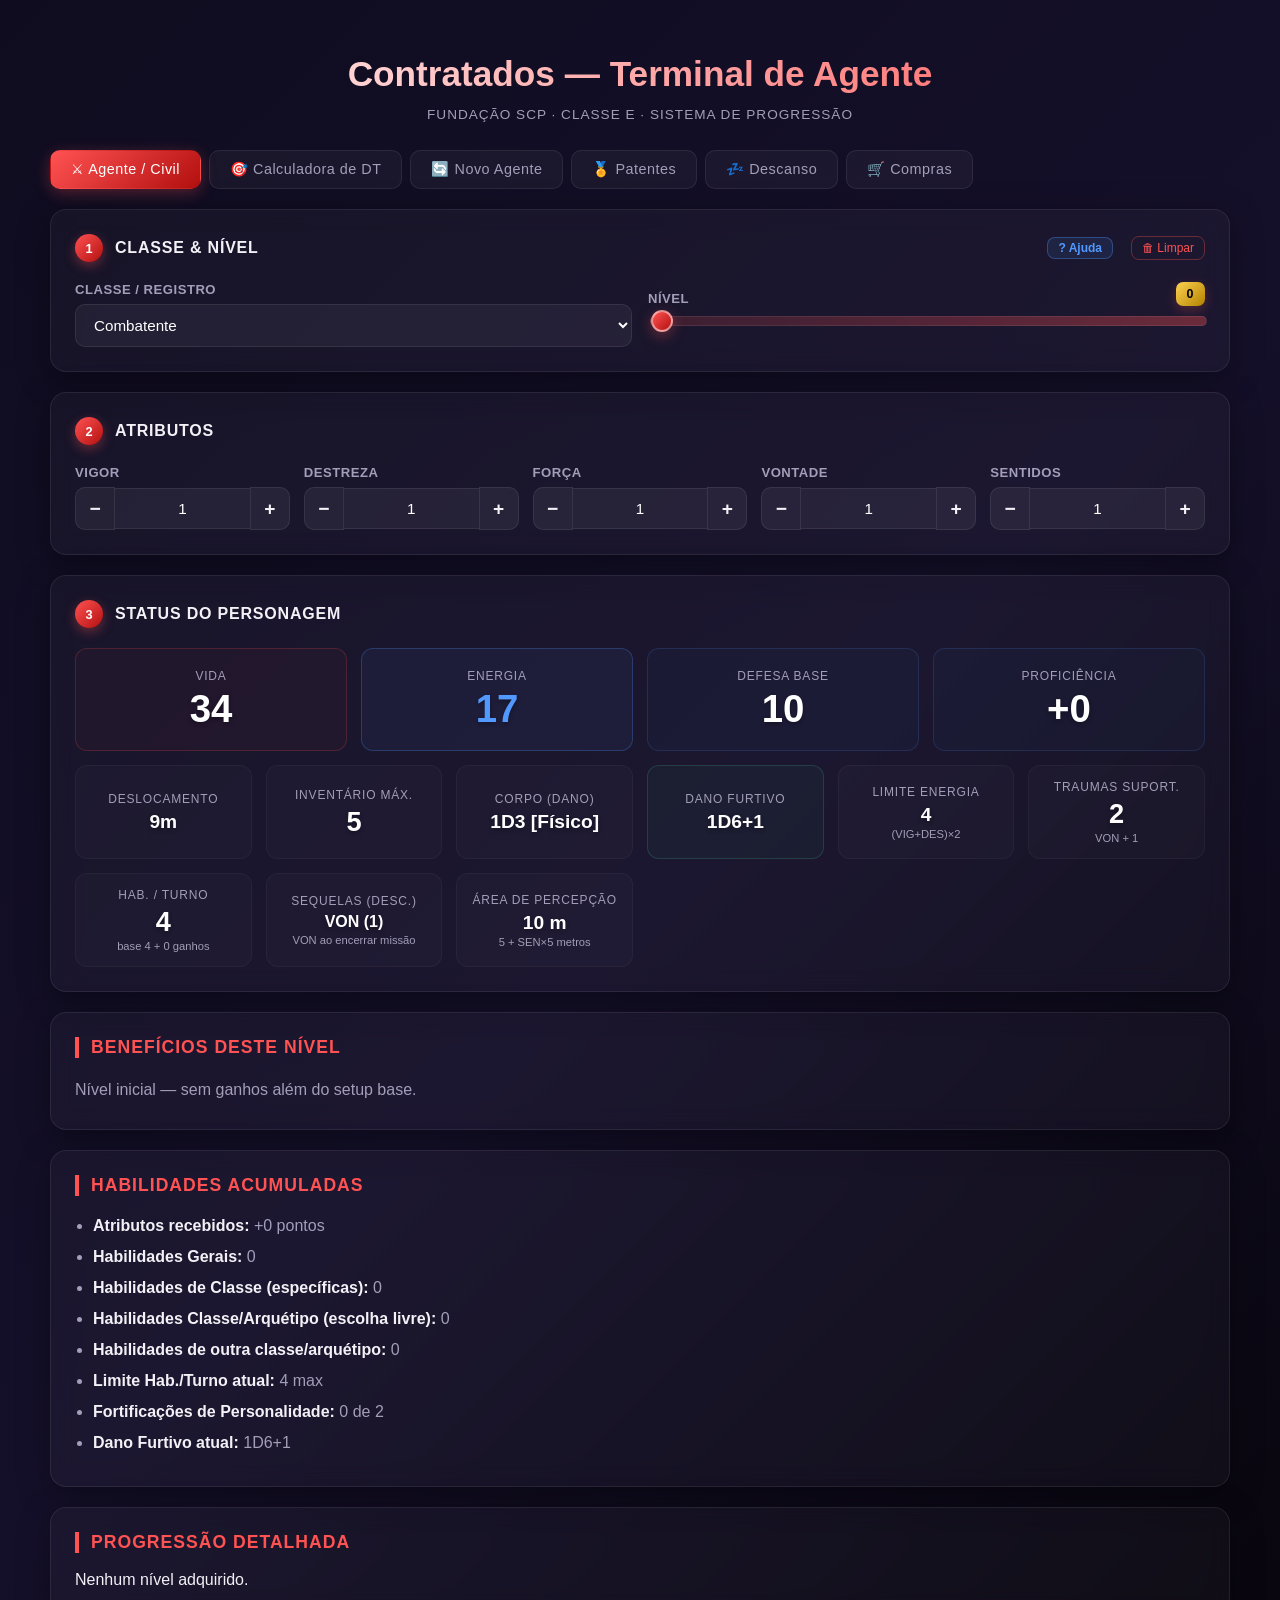
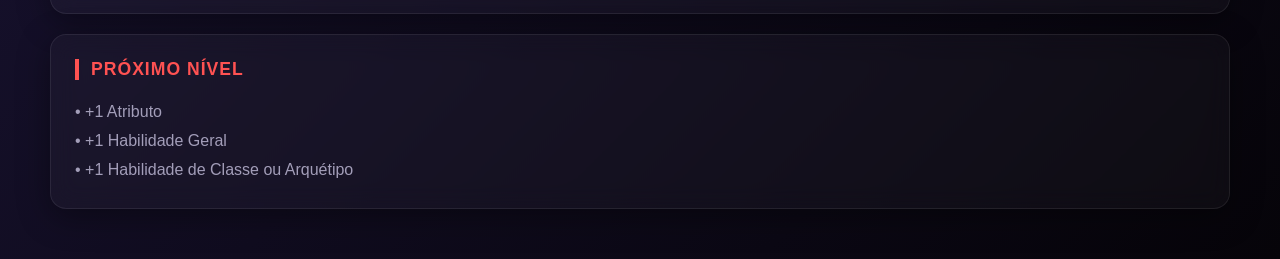
==== src/index.html @ 5353ea86 "feat: adiciona botão Esvaziar carrinho na aba Compras Co-Authored-By: Claude Sonnet 4.6 <noreply@ant" ====
<!DOCTYPE html>
<html lang="pt-BR">

<head>
    <meta charset="UTF-8">
    <meta name="viewport" content="width=device-width, initial-scale=1.0">
    <title>Contratados - Terminal de Agente</title>
    <link rel="icon" type="image/png" href="../favicon.ico">
    <link rel="stylesheet" href="styles.css">
</head>

<body>
    <div class="container">
        <h1><span id="easter-egg-title">Contratados</span> — Terminal de Agente</h1>
        <p class="subtitle">Fundação SCP · Classe E · Sistema de Progressão</p>

        <div class="tabs" id="tabs-desktop">
            <div class="tab active" data-tab="agente" onclick="switchTab('agente')">⚔ Agente / Civil</div>
            <div class="tab" data-tab="dt" onclick="switchTab('dt')">🎯 Calculadora de DT</div>
            <div class="tab" data-tab="novo" onclick="switchTab('novo')">🔄 Novo Agente</div>
            <div class="tab" data-tab="patente" onclick="switchTab('patente')">🏅 Patentes</div>
            <div class="tab" data-tab="descanso" onclick="switchTab('descanso')">💤 Descanso</div>
            <div class="tab" data-tab="compras" onclick="switchTab('compras')">🛒 Compras</div>
        </div>

        <!-- ===================== ABA AGENTE ===================== -->
        <div id="tab-agente" class="tab-panel active">

            <!-- Passo 1: Classe & Nível -->
            <div class="card step-card">
                <div class="step-header">
                    <span class="step-num">1</span>
                    <span class="step-title">Classe &amp; Nível</span>
                    <button class="help-btn" onclick="openHelp('agente')">? Ajuda</button>
                    <button class="clear-tab-btn" onclick="clearTab('agente')" title="Restaurar padrões">🗑 Limpar</button>
                </div>
                <div class="grid grid-2col">
                    <div>
                        <label>Classe / Registro</label>
                        <select id="classe" onchange="calc()">
                            <optgroup label="Classes Base">
                                <option>Combatente</option>
                                <option>Especialista</option>
                                <option>Suporte</option>
                            </optgroup>
                            <optgroup label="Subclasses de Experimento">
                                <option>Experimento Bestial</option>
                                <option>Experimento Artificial</option>
                                <option>Experimento Híbrido</option>
                            </optgroup>
                            <optgroup label="Funcionários Não-Agentes">
                                <option>Civil</option>
                            </optgroup>
                        </select>
                    </div>
                    <div>
                        <div class="row-split" style="justify-content:space-between;align-items:flex-end;margin-bottom:7px">
                            <label id="label-nivel" style="margin-bottom:0">Nível</label>
                            <span id="nivel-valor" class="badge badge-yellow">0</span>
                        </div>
                        <input id="nivel" type="range" min="0" max="20" step="1" value="0" oninput="calc()">
                    </div>
                </div>
            </div>

            <!-- Passo 2: Atributos -->
            <div class="card step-card">
                <div class="step-header">
                    <span class="step-num">2</span>
                    <span class="step-title">Atributos</span>
                </div>
                <div class="grid grid-attrs">
                    <div>
                        <label>Vigor</label>
                        <div class="stepper">
                            <button type="button" class="step-btn" onclick="stepInput('vig',-1)">−</button>
                            <input id="vig" type="number" min="-5" max="12" value="1" oninput="calc()">
                            <button type="button" class="step-btn" onclick="stepInput('vig',1)">+</button>
                        </div>
                    </div>
                    <div>
                        <label>Destreza</label>
                        <div class="stepper">
                            <button type="button" class="step-btn" onclick="stepInput('des',-1)">−</button>
                            <input id="des" type="number" min="-5" max="12" value="1" oninput="calc()">
                            <button type="button" class="step-btn" onclick="stepInput('des',1)">+</button>
                        </div>
                    </div>
                    <div>
                        <label>Força</label>
                        <div class="stepper">
                            <button type="button" class="step-btn" onclick="stepInput('for',-1)">−</button>
                            <input id="for" type="number" min="-5" max="12" value="1" oninput="calc()">
                            <button type="button" class="step-btn" onclick="stepInput('for',1)">+</button>
                        </div>
                    </div>
                    <div>
                        <label>Vontade</label>
                        <div class="stepper">
                            <button type="button" class="step-btn" onclick="stepInput('von',-1)">−</button>
                            <input id="von" type="number" min="-5" max="12" value="1" oninput="calc()">
                            <button type="button" class="step-btn" onclick="stepInput('von',1)">+</button>
                        </div>
                    </div>
                    <div>
                        <label>Sentidos</label>
                        <div class="stepper">
                            <button type="button" class="step-btn" onclick="stepInput('sen',-1)">−</button>
                            <input id="sen" type="number" min="-5" max="12" value="1" oninput="calc()">
                            <button type="button" class="step-btn" onclick="stepInput('sen',1)">+</button>
                        </div>
                    </div>
                </div>
            </div>

            <!-- Passo 3: Resultados -->
            <div class="card step-card">
                <div class="step-header">
                    <span class="step-num">3</span>
                    <span class="step-title">Status do Personagem</span>
                </div>

                <!-- Stats primários em destaque -->
                <div class="grid-stats-hero">
                    <div class="stat-box highlight stat-hero">
                        <div class="stat-label">Vida</div>
                        <div id="vida" class="stat"></div>
                    </div>
                    <div class="stat-box highlight stat-hero" style="border-color:rgba(82,153,255,.25);background:rgba(82,153,255,.06)">
                        <div class="stat-label">Energia</div>
                        <div id="energia" class="stat" style="color:var(--blue)"></div>
                    </div>
                    <div class="stat-box blue stat-hero">
                        <div class="stat-label">Defesa Base</div>
                        <div id="defesa" class="stat"></div>
                    </div>
                    <div class="stat-box blue stat-hero">
                        <div class="stat-label">Proficiência</div>
                        <div id="prof" class="stat"></div>
                    </div>
                </div>

                <!-- Stats secundários -->
                <div class="grid-stats" style="margin-top:14px">
                    <div class="stat-box">
                        <div class="stat-label">Deslocamento</div>
                        <div id="deslocamento" class="stat stat-sm"></div>
                    </div>
                    <div class="stat-box">
                        <div class="stat-label">Inventário Máx.</div>
                        <div id="inventario" class="stat"></div>
                    </div>
                    <div class="stat-box">
                        <div class="stat-label">Corpo (Dano)</div>
                        <div id="corpo" class="stat stat-sm"></div>
                    </div>
                    <div class="stat-box green">
                        <div class="stat-label">Dano Furtivo</div>
                        <div id="furtivo" class="stat stat-sm"></div>
                    </div>
                    <div class="stat-box">
                        <div class="stat-label">Limite Energia</div>
                        <div id="limiteenergia" class="stat stat-sm"></div>
                        <div class="stat-sub">(VIG+DES)×2</div>
                    </div>
                    <div class="stat-box">
                        <div class="stat-label">Traumas Suport.</div>
                        <div id="traumas" class="stat"></div>
                        <div class="stat-sub">VON + 1</div>
                    </div>
                    <div class="stat-box">
                        <div class="stat-label">Hab. / Turno</div>
                        <div id="habturno" class="stat"></div>
                        <div id="habturno-sub" class="stat-sub"></div>
                    </div>
                    <div class="stat-box">
                        <div class="stat-label">Sequelas (Desc.)</div>
                        <div id="sequelas" class="stat stat-xs"></div>
                        <div class="stat-sub">VON ao encerrar missão</div>
                    </div>
                    <div class="stat-box">
                        <div class="stat-label">Área de Percepção</div>
                        <div id="percepcao" class="stat stat-sm"></div>
                        <div class="stat-sub">5 + SEN×5 metros</div>
                    </div>
                </div>
            </div>

            <div class="card">
                <h2 id="titulo-beneficios">Benefícios deste Nível</h2>
                <div id="atual" class="bullet-list"></div>
            </div>

            <div class="card">
                <h2>Habilidades Acumuladas</h2>
                <div id="acumulados"></div>
            </div>

            <div class="card">
                <h2 id="titulo-historico">Progressão Detalhada</h2>
                <div id="historico"></div>
            </div>

            <div class="card">
                <h2 id="titulo-proximo">Próximo Nível</h2>
                <div id="proximo" class="bullet-list"></div>
            </div>

        </div><!-- /tab-agente -->

        <!-- ===================== ABA DT ===================== -->
        <div id="tab-dt" class="tab-panel">

            <div class="card step-card">
                <div class="step-header">
                    <span class="step-num">1</span>
                    <span class="step-title">Calculadora de DT</span>
                    <button class="help-btn" onclick="openHelp('dt')">? Ajuda</button>
                    <button class="clear-tab-btn" onclick="clearTab('dt')" title="Restaurar padrões">🗑 Limpar</button>
                </div>
                <p style="color:var(--txt2);font-size:.9rem;margin:0 0 18px">Calcula a DT que seus aliados e inimigos precisam superar para resistir às suas ações.</p>
                <div class="grid grid-2col">
                    <div>
                        <label>Nível do personagem</label>
                        <div class="stepper">
                            <button type="button" class="step-btn" onclick="stepInput('dt-attr-nivel',-1)">−</button>
                            <input id="dt-attr-nivel" type="number" min="0" max="20" value="0" oninput="calcDT()">
                            <button type="button" class="step-btn" onclick="stepInput('dt-attr-nivel',1)">+</button>
                        </div>
                    </div>
                    <div>
                        <label>Atributo usado</label>
                        <div class="stepper">
                            <button type="button" class="step-btn" onclick="stepInput('dt-attr-attr',-1)">−</button>
                            <input id="dt-attr-attr" type="number" min="0" max="12" value="1" oninput="calcDT()">
                            <button type="button" class="step-btn" onclick="stepInput('dt-attr-attr',1)">+</button>
                        </div>
                    </div>
                </div>
                <div class="dt-result" id="dt-attr-result"
                    style="color:var(--green);background:rgba(82,255,170,.06);border-color:rgba(82,255,170,.2);margin-top:14px">
                    —</div>
                <div class="dt-formula">Fórmula: 10 + Nível + (Atributo × 2)</div>
            </div>

            <div class="card step-card">
                <div class="step-header">
                    <span class="step-num">2</span>
                    <span class="step-title">Tabela de Referência Rápida</span>
                </div>
                <div id="dt-tabela" style="overflow-x:auto;margin-top:10px"></div>
            </div>

        </div><!-- /tab-dt -->

        <!-- ===================== ABA NOVO AGENTE ===================== -->
        <div id="tab-novo" class="tab-panel">

            <div class="card step-card">
                <div class="step-header">
                    <span class="step-num">1</span>
                    <span class="step-title">Configuração</span>
                    <button class="help-btn" onclick="openHelp('novo')">? Ajuda</button>
                    <button class="clear-tab-btn" onclick="clearTab('novo')" title="Restaurar padrões">🗑 Limpar</button>
                </div>
                <div class="grid grid-2col">
                    <div>
                        <label>Motivo de entrada</label>
                        <select id="novo-motivo" onchange="calcNovoAgente()">
                            <option value="morte">Morte / Entrada do zero</option>
                            <option value="aposent">Aposentadoria</option>
                            <option value="exp_regular">Experimento (subclasse) — novo regular</option>
                            <option value="exp_exp">Experimento (subclasse) — novo Experimento</option>
                            <option value="extinto_regular">Contido/Exterminado → Regular</option>
                            <option value="extinto_exp">Contido/Exterminado → Experimento</option>
                        </select>
                    </div>
                    <div>
                        <label>Média de Nível do grupo <span style="color:var(--txt2);font-weight:400">(excl. saindo)</span></label>
                        <div class="stepper">
                            <button type="button" class="step-btn" onclick="stepInput('novo-media-nivel',-1)">−</button>
                            <input id="novo-media-nivel" type="number" min="0" max="20" step="0.1" value="5" oninput="calcNovoAgente()">
                            <button type="button" class="step-btn" onclick="stepInput('novo-media-nivel',1)">+</button>
                        </div>
                    </div>
                    <div>
                        <label>Média de Prestígio do grupo <span style="color:var(--txt2);font-weight:400">(excl. saindo)</span></label>
                        <div class="stepper">
                            <button type="button" class="step-btn" onclick="stepInput('novo-media-prest',-1)">−</button>
                            <input id="novo-media-prest" type="number" min="0" value="10" oninput="calcNovoAgente()">
                            <button type="button" class="step-btn" onclick="stepInput('novo-media-prest',1)">+</button>
                        </div>
                    </div>
                </div>
            </div>

            <div class="card step-card">
                <div class="step-header">
                    <span class="step-num">2</span>
                    <span class="step-title">Resultado</span>
                </div>
                <div class="novo-agente-result" id="novo-resultado">—</div>
            </div>

            <div class="card step-card">
                <div class="step-header">
                    <span class="step-num">3</span>
                    <span class="step-title">Bônus Monetário Inicial</span>
                </div>
                <div class="grid grid-2col">
                    <div>
                        <label>Prestígio Inicial (calculado acima ou manual)</label>
                        <div class="stepper">
                            <button type="button" class="step-btn" onclick="stepInput('bonus-prest',-1)">−</button>
                            <input id="bonus-prest" type="number" min="0" value="0" oninput="calcBonus()">
                            <button type="button" class="step-btn" onclick="stepInput('bonus-prest',1)">+</button>
                        </div>
                    </div>
                    <div style="display:flex;align-items:flex-end">
                        <div class="dt-result" id="bonus-result"
                            style="color:var(--yellow);background:rgba(255,209,82,.05);border-color:rgba(255,209,82,.2);width:100%">
                            $0</div>
                    </div>
                </div>
                <div class="dt-formula" style="text-align:left;margin-top:8px">Fórmula: Prestígio × (500 × Multiplicador de Patente) + Dinheiro Inicial padrão</div>
                <div id="bonus-patente-info" style="margin-top:10px;color:var(--txt2);font-size:.85rem"></div>
            </div>

        </div><!-- /tab-novo -->

        <!-- ===================== ABA PATENTE ===================== -->
        <div id="tab-patente" class="tab-panel">

            <div class="card step-card">
                <div class="step-header">
                    <span class="step-num">1</span>
                    <span class="step-title">Consulta por Prestígio</span>
                    <button class="help-btn" onclick="openHelp('patente')">? Ajuda</button>
                    <button class="clear-tab-btn" onclick="clearTab('patente')" title="Restaurar padrões">🗑 Limpar</button>
                </div>
                <div>
                    <label>Prestígio atual</label>
                    <div class="stepper">
                        <button type="button" class="step-btn" onclick="stepInput('prest-input',-1)">−</button>
                        <input id="prest-input" type="number" min="0" value="0" oninput="calcPatente()">
                        <button type="button" class="step-btn" onclick="stepInput('prest-input',1)">+</button>
                    </div>
                </div>
                <div id="patente-resultado" style="margin-top:14px"></div>
            </div>

            <div class="card step-card">
                <div class="step-header">
                    <span class="step-num">2</span>
                    <span class="step-title">Referência Completa de Patentes</span>
                </div>
                <div id="patente-tabela-full"></div>
            </div>

        </div><!-- /tab-patente -->

        <!-- ===================== ABA DESCANSO ===================== -->
        <div id="tab-descanso" class="tab-panel">

            <div class="card step-card">
                <div class="step-header">
                    <span class="step-num">1</span>
                    <span class="step-title">Configuração do Descanso</span>
                    <button class="help-btn" onclick="openHelp('descanso')">? Ajuda</button>
                    <button class="clear-tab-btn" onclick="clearTab('descanso')" title="Restaurar padrões">🗑 Limpar</button>
                </div>
                <div class="grid grid-2col">
                    <div>
                        <label>Tipo de Descanso</label>
                        <select id="desc-tipo" onchange="calcDescanso()">
                            <option value="curto">Curto (~15 min) — 1D4</option>
                            <option value="medio">Médio (2–4h) — 1D6</option>
                            <option value="longo">Longo (6–8h) — 1D8 · Uma vez por dia</option>
                        </select>
                    </div>
                    <div>
                        <label>Qualidade do Ambiente</label>
                        <select id="desc-qualidade" onchange="calcDescanso()">
                            <option value="insalubre">Insalubre (−1 tipo de dado)</option>
                            <option value="adequado" selected>Adequado (padrão)</option>
                            <option value="confortavel">Confortável (+1 tipo de dado)</option>
                        </select>
                    </div>
                    <div>
                        <label>Vigor (para Vida)</label>
                        <div class="stepper">
                            <button type="button" class="step-btn" onclick="stepInput('desc-vig',-1)">−</button>
                            <input id="desc-vig" type="number" min="0" max="12" value="1" oninput="calcDescanso()">
                            <button type="button" class="step-btn" onclick="stepInput('desc-vig',1)">+</button>
                        </div>
                    </div>
                    <div>
                        <label>Destreza (para Energia)</label>
                        <div class="stepper">
                            <button type="button" class="step-btn" onclick="stepInput('desc-des',-1)">−</button>
                            <input id="desc-des" type="number" min="0" max="12" value="1" oninput="calcDescanso()">
                            <button type="button" class="step-btn" onclick="stepInput('desc-des',1)">+</button>
                        </div>
                    </div>
                    <div>
                        <label>Nível</label>
                        <div class="stepper">
                            <button type="button" class="step-btn" onclick="stepInput('desc-nivel',-1)">−</button>
                            <input id="desc-nivel" type="number" min="0" max="20" value="0" oninput="calcDescanso()">
                            <button type="button" class="step-btn" onclick="stepInput('desc-nivel',1)">+</button>
                        </div>
                    </div>
                    <div>
                        <label>Refeição consumida?</label>
                        <select id="desc-refeicao" onchange="calcDescanso()">
                            <option value="nao">Não</option>
                            <option value="sim">Sim (+1 tipo de dado)</option>
                        </select>
                    </div>
                    <div>
                        <label>Foi interrompido?</label>
                        <select id="desc-interrupcao" onchange="calcDescanso()">
                            <option value="nao">Não</option>
                            <option value="sim">Sim (÷2 no resultado)</option>
                        </select>
                    </div>
                </div>
            </div>

            <div class="card step-card">
                <div class="step-header">
                    <span class="step-num">2</span>
                    <span class="step-title">Resultado</span>
                </div>
                <div class="grid grid-2col">
                    <div>
                        <div class="stat-label" style="margin-bottom:8px">Recuperação de Vida</div>
                        <div class="descanso-result" id="desc-vida-result">—</div>
                        <div class="dt-formula" id="desc-vida-formula">—</div>
                    </div>
                    <div>
                        <div class="stat-label" style="margin-bottom:8px">Recuperação de Energia</div>
                        <div class="descanso-result" id="desc-energia-result"
                            style="color:var(--blue);background:rgba(82,153,255,.05);border-color:rgba(82,153,255,.15)">
                            —</div>
                        <div class="dt-formula" id="desc-energia-formula">—</div>
                    </div>
                </div>
                <div class="info-box" style="margin-top:16px" id="desc-notas"></div>
            </div>

            <div class="card step-card">
                <div class="step-header">
                    <span class="step-num">3</span>
                    <span class="step-title">Rolar Dados</span>
                </div>
                <div class="grid grid-2col" style="margin-bottom:16px">
                    <div>
                        <label>Dados Extras de Vida <span style="opacity:.6;font-size:.8em">(ex: 2d6, 1d8)</span></label>
                        <input id="desc-extra-vida" type="text" placeholder="0" oninput="rollDescansoIfVisible()">
                    </div>
                    <div>
                        <label>Dados Extras de Energia <span style="opacity:.6;font-size:.8em">(ex: 2d6, 1d8)</span></label>
                        <input id="desc-extra-energia" type="text" placeholder="0" oninput="rollDescansoIfVisible()">
                    </div>
                </div>
                <div style="margin-bottom:16px">
                    <button class="btn-roll" id="desc-roll-btn" onclick="rollDescanso()">
                        <span class="dice-icon">🎲</span> Rolar
                    </button>
                </div>
                <div class="grid grid-2col" id="desc-roll-container" style="display:none">
                    <div>
                        <div class="stat-label" style="margin-bottom:8px">Vida Recuperada</div>
                        <div class="descanso-result" id="desc-roll-vida" style="font-size:2rem">—</div>
                        <div class="dt-formula" id="desc-roll-vida-breakdown">—</div>
                    </div>
                    <div>
                        <div class="stat-label" style="margin-bottom:8px">Energia Recuperada</div>
                        <div class="descanso-result" id="desc-roll-energia"
                            style="color:var(--blue);background:rgba(82,153,255,.05);border-color:rgba(82,153,255,.15);font-size:2rem">—</div>
                        <div class="dt-formula" id="desc-roll-energia-breakdown">—</div>
                    </div>
                </div>
            </div>

        </div><!-- /tab-descanso -->

        <!-- ===================== ABA COMPRAS ===================== -->
        <div id="tab-compras" class="tab-panel">

            <!-- Passo 1: Configuração -->
            <div class="card step-card">
                <div class="step-header">
                    <span class="step-num">1</span>
                    <span class="step-title">Configuração do Agente</span>
                    <button class="help-btn" onclick="openHelp('compras')">? Ajuda</button>
                    <button class="clear-tab-btn" onclick="clearTab('compras')" title="Limpar carrinho e restaurar padrões">🗑 Limpar</button>
                </div>
                <div class="grid grid-2col">
                    <div>
                        <label>Dinheiro Disponível ($)</label>
                        <div class="stepper">
                            <button type="button" class="step-btn" onclick="stepInputFloat('cmp-dinheiro',-100)">−</button>
                            <input id="cmp-dinheiro" type="number" min="0" step="100" value="1000" oninput="calcCompras()">
                            <button type="button" class="step-btn" onclick="stepInputFloat('cmp-dinheiro',100)">+</button>
                        </div>
                    </div>
                    <div>
                        <label>Prestígio Atual</label>
                        <div class="stepper">
                            <button type="button" class="step-btn" onclick="stepInput('cmp-prestigio',-1)">−</button>
                            <input id="cmp-prestigio" type="number" min="0" value="0" oninput="calcCompras()">
                            <button type="button" class="step-btn" onclick="stepInput('cmp-prestigio',1)">+</button>
                        </div>
                    </div>
                    <div>
                        <label>Inventário Máximo (slots)</label>
                        <div class="stepper">
                            <button type="button" class="step-btn" onclick="stepInputFloat('cmp-inventario',-1)">−</button>
                            <input id="cmp-inventario" type="number" min="0" step="0.5" value="5" oninput="calcCompras()">
                            <button type="button" class="step-btn" onclick="stepInputFloat('cmp-inventario',1)">+</button>
                        </div>
                    </div>
                    <div>
                        <label>Vontade (limite de Amplificadores)</label>
                        <div class="stepper">
                            <button type="button" class="step-btn" onclick="stepInput('cmp-vontade',-1)">−</button>
                            <input id="cmp-vontade" type="number" min="0" max="12" value="1" oninput="calcCompras()">
                            <button type="button" class="step-btn" onclick="stepInput('cmp-vontade',1)">+</button>
                        </div>
                    </div>
                </div>
            </div>

            <!-- Resumo de limites e gastos -->
            <div class="card" id="cmp-summary-card">
                <div class="cmp-summary-grid">
                    <div class="cmp-summary-item">
                        <div class="cmp-summary-label">Patente</div>
                        <div class="cmp-summary-val" id="cmp-s-patente">—</div>
                    </div>
                    <div class="cmp-summary-item">
                        <div class="cmp-summary-label">Dinheiro Restante</div>
                        <div class="cmp-summary-val cmp-money" id="cmp-s-dinheiro">$0</div>
                    </div>
                    <div class="cmp-summary-item">
                        <div class="cmp-summary-label">Gasto Total</div>
                        <div class="cmp-summary-val" id="cmp-s-gasto" style="color:var(--accent)">$0</div>
                    </div>
                    <div class="cmp-summary-item">
                        <div class="cmp-summary-label">Inventário Usado</div>
                        <div class="cmp-summary-val" id="cmp-s-inv">0 / 0</div>
                    </div>
                    <div class="cmp-summary-item">
                        <div class="cmp-summary-label">Amplificadores</div>
                        <div class="cmp-summary-val" id="cmp-s-amps">0 / 0</div>
                    </div>
                    <div class="cmp-summary-item">
                        <div class="cmp-summary-label">Mods por Item</div>
                        <div class="cmp-summary-val" id="cmp-s-modlimit">—</div>
                    </div>
                    <div class="cmp-summary-item">
                        <div class="cmp-summary-label">Penalidade Amps</div>
                        <div class="cmp-summary-val" id="cmp-s-vontade-pen">—</div>
                    </div>
                </div>
            </div>

            <!-- Passo 2: Catálogo -->
            <div class="card step-card">
                <div class="step-header">
                    <span class="step-num">2</span>
                    <span class="step-title">Catálogo de Equipamentos</span>
                </div>
                <input
                    id="cmp-search"
                    type="search"
                    placeholder="Pesquisar item..."
                    oninput="setCmpSearch(this.value)"
                    autocomplete="off"
                />
                <div class="cmp-cat-tabs" id="cmp-cat-tabs"></div>
                <div id="cmp-catalog"></div>
            </div>

            <!-- Passo 3: Carrinho -->
            <div class="card step-card">
                <div class="step-header">
                    <span class="step-num">3</span>
                    <span class="step-title">Carrinho</span>
                    <button class="clear-tab-btn" onclick="limparCarrinho()" title="Esvaziar carrinho">🗑 Esvaziar carrinho</button>
                    <div class="cmp-export-wrapper" id="cmp-export-wrapper">
                        <button class="cmp-export-btn" onclick="toggleExportMenu(event)">📥 Exportar .txt ▾</button>
                        <div class="cmp-export-menu" id="cmp-export-menu">
                            <button onclick="exportarCarrinho('completa')">Completa</button>
                            <button onclick="exportarCarrinho('custos')">Custos</button>
                            <button onclick="exportarCarrinho('pesos')">Pesos</button>
                        </div>
                    </div>
                </div>
                <div id="cmp-cart-empty" style="color:var(--txt2);text-align:center;padding:20px 0">Nenhum item adicionado ainda.</div>
                <div id="cmp-cart"></div>
            </div>

        </div><!-- /tab-compras -->

    </div><!-- /container -->

    <!-- ===================== MODAL DE AJUDA ===================== -->
    <div class="help-overlay" id="help-overlay" onclick="closeHelpOnOverlay(event)">
        <div class="help-modal" role="dialog" aria-modal="true" aria-labelledby="help-modal-title">
            <div class="help-modal-header">
                <span class="help-modal-title" id="help-modal-title">Ajuda</span>
                <button class="help-modal-close" onclick="closeHelp()" aria-label="Fechar ajuda">✕</button>
            </div>
            <div class="help-modal-body" id="help-modal-body"></div>
        </div>
    </div>

    <!-- Bottom nav — visível apenas no mobile -->
    <nav class="bottom-nav" id="bottom-nav">
        <button class="bnav-item active" data-tab="agente" onclick="switchTab('agente')">
            <span class="bnav-icon">⚔</span>
            <span class="bnav-label">Agente</span>
        </button>
        <button class="bnav-item" data-tab="dt" onclick="switchTab('dt')">
            <span class="bnav-icon">🎯</span>
            <span class="bnav-label">DT</span>
        </button>
        <button class="bnav-item" data-tab="novo" onclick="switchTab('novo')">
            <span class="bnav-icon">🔄</span>
            <span class="bnav-label">Novo</span>
        </button>
        <button class="bnav-item" data-tab="patente" onclick="switchTab('patente')">
            <span class="bnav-icon">🏅</span>
            <span class="bnav-label">Patente</span>
        </button>
        <button class="bnav-item" data-tab="descanso" onclick="switchTab('descanso')">
            <span class="bnav-icon">💤</span>
            <span class="bnav-label">Desc.</span>
        </button>
        <button class="bnav-item" data-tab="compras" onclick="switchTab('compras')">
            <span class="bnav-icon">🛒</span>
            <span class="bnav-label">Compras</span>
        </button>
    </nav>

    <script src="script.js"></script>
</body>

</html>
---- src/styles.css ----
﻿:root {
    --bg: linear-gradient(135deg, #0f0c20 0%, #15102a 50%, #060409 100%);
    --glass: rgba(255, 255, 255, 0.03);
    --border: rgba(255, 255, 255, 0.08);
    --border-accent: rgba(216, 74, 74, 0.3);
    --txt: #f3f1f6;
    --txt2: #a39eb9;
    --accent: #ff5252;
    --accent-g: linear-gradient(135deg, #ff5252 0%, #b31010 100%);
    --glow: 0 8px 32px 0 rgba(0, 0, 0, 0.37);
    --green: #52ffaa;
    --blue: #5299ff;
    --yellow: #ffd152;
}

*,
*::before,
*::after {
    box-sizing: border-box
}

body {
    background: var(--bg);
    color: var(--txt);
    font-family: 'Segoe UI', Roboto, Helvetica, Arial, sans-serif;
    margin: 0;
    padding: 20px;
    min-height: 100vh
}

.container {
    max-width: 1200px;
    margin: auto;
    padding: 10px
}

h1 {
    font-size: 2.2rem;
    text-align: center;
    background: linear-gradient(90deg, #fff, var(--accent), #fff);
    background-size: 200% auto;
    -webkit-background-clip: text;
    -webkit-text-fill-color: transparent;
    animation: shine 5s linear infinite;
    margin-bottom: 8px;
    font-weight: 800
}

.subtitle {
    text-align: center;
    color: var(--txt2);
    font-size: .85rem;
    margin-bottom: 28px;
    letter-spacing: 1px;
    text-transform: uppercase
}

@keyframes shine {
    to {
        background-position: 200% center
    }
}

h2 {
    color: var(--accent);
    font-size: 1.1rem;
    margin: 0 0 18px;
    text-transform: uppercase;
    letter-spacing: 1px;
    border-left: 4px solid var(--accent);
    padding-left: 12px
}

h3 {
    color: var(--txt2);
    font-size: .9rem;
    margin: 16px 0 10px;
    text-transform: uppercase;
    letter-spacing: .5px
}

.card {
    background: var(--glass);
    backdrop-filter: blur(12px);
    border: 1px solid var(--border);
    border-radius: 16px;
    padding: 24px;
    margin-bottom: 20px;
    box-shadow: var(--glow);
    transition: border-color .3s
}

.card:hover {
    border-color: var(--border-accent)
}

.card-green {
    border-left: 3px solid var(--green)
}

.card-blue {
    border-left: 3px solid var(--blue)
}

.card-yellow {
    border-left: 3px solid var(--yellow)
}

.tabs {
    display: flex;
    gap: 8px;
    margin-bottom: 20px;
    flex-wrap: wrap
}

.tab {
    padding: 10px 20px;
    background: rgba(255, 255, 255, .04);
    border: 1px solid var(--border);
    border-radius: 10px;
    cursor: pointer;
    font-size: .9rem;
    color: var(--txt2);
    transition: all .25s;
    letter-spacing: .5px
}

.tab.active {
    background: var(--accent-g);
    border-color: transparent;
    color: #fff;
    box-shadow: 0 4px 16px rgba(255, 82, 82, .3)
}

.tab-panel {
    display: none
}

.tab-panel.active {
    display: block
}

.grid {
    display: grid;
    grid-template-columns: repeat(auto-fit, minmax(190px, 1fr));
    gap: 16px
}

.grid-2 {
    display: grid;
    grid-template-columns: 1fr 1fr;
    gap: 16px
}

.grid-3 {
    display: grid;
    grid-template-columns: repeat(3, 1fr);
    gap: 14px
}

.grid-stats {
    display: grid;
    grid-template-columns: repeat(auto-fit, minmax(150px, 1fr));
    gap: 14px
}

label {
    display: block;
    font-size: .82rem;
    color: var(--txt2);
    margin-bottom: 7px;
    text-transform: uppercase;
    letter-spacing: .5px;
    font-weight: 600
}

input,
select {
    width: 100%;
    padding: 11px 14px;
    background: rgba(255, 255, 255, .05);
    color: #fff;
    border: 1px solid var(--border);
    border-radius: 10px;
    font-size: .95rem;
    transition: all .3s;
    outline: none
}

input:focus,
select:focus {
    background: rgba(255, 255, 255, .08);
    border-color: var(--accent);
    box-shadow: 0 0 12px rgba(255, 82, 82, .2)
}

input[type=range] {
    -webkit-appearance: none;
    appearance: none;
    height: 12px;
    padding: 0;
    border: none;
    background: transparent;
    cursor: pointer
}

input[type=range]::-webkit-slider-runnable-track {
    height: 10px;
    background: linear-gradient(90deg, rgba(255, 82, 82, .15), rgba(255, 82, 82, .35));
    border: 1px solid rgba(255, 255, 255, .08);
    border-radius: 999px
}

input[type=range]::-webkit-slider-thumb {
    -webkit-appearance: none;
    appearance: none;
    width: 22px;
    height: 22px;
    border-radius: 50%;
    background: var(--accent-g);
    border: 2px solid rgba(255, 255, 255, .5);
    margin-top: -7px;
    box-shadow: 0 4px 14px rgba(255, 82, 82, .35)
}

input[type=range]::-moz-range-track {
    height: 10px;
    background: linear-gradient(90deg, rgba(255, 82, 82, .15), rgba(255, 82, 82, .35));
    border: 1px solid rgba(255, 255, 255, .08);
    border-radius: 999px
}

input[type=range]::-moz-range-thumb {
    width: 22px;
    height: 22px;
    border-radius: 50%;
    background: var(--accent-g);
    border: 2px solid rgba(255, 255, 255, .5);
    box-shadow: 0 4px 14px rgba(255, 82, 82, .35)
}

input[type=range]:focus {
    outline: none;
    box-shadow: none
}

select option {
    background: #15102a;
    color: #fff
}

select optgroup {
    background: #0f0c20;
    color: var(--accent);
    font-weight: bold
}

.stat-box {
    background: rgba(255, 255, 255, .02);
    border: 1px solid rgba(255, 255, 255, .04);
    border-radius: 12px;
    padding: 14px;
    text-align: center;
    display: flex;
    flex-direction: column;
    justify-content: center
}

.stat-box.highlight {
    border-color: rgba(255, 82, 82, .2);
    background: rgba(255, 82, 82, .04)
}

.stat-box.green {
    border-color: rgba(82, 255, 170, .15);
    background: rgba(82, 255, 170, .03)
}

.stat-box.blue {
    border-color: rgba(82, 153, 255, .15);
    background: rgba(82, 153, 255, .03)
}

.stat-label {
    font-size: .75rem;
    color: var(--txt2);
    margin-bottom: 5px;
    text-transform: uppercase;
    letter-spacing: .8px
}

.stat {
    font-size: 1.7rem;
    font-weight: 800;
    color: #fff;
    text-shadow: 0 2px 4px rgba(0, 0, 0, .3);
    line-height: 1.1
}

.stat-sm {
    font-size: 1.2rem
}

.stat-xs {
    font-size: 1rem
}

.stat-sub {
    font-size: .7rem;
    color: var(--txt2);
    margin-top: 3px
}

ul {
    margin: 0;
    padding-left: 18px;
    color: var(--txt2)
}

li {
    margin-bottom: 7px;
    line-height: 1.5
}

li strong {
    color: var(--txt)
}

.bullet-list {
    line-height: 1.8;
    color: var(--txt2)
}

.bullet-list span.tag {
    display: inline-block;
    background: rgba(255, 82, 82, .12);
    color: var(--accent);
    padding: 1px 7px;
    border-radius: 5px;
    font-size: .78rem;
    margin-left: 4px
}

.bullet-list span.tag-green {
    background: rgba(82, 255, 170, .1);
    color: var(--green)
}

.bullet-list span.tag-blue {
    background: rgba(82, 153, 255, .1);
    color: var(--blue)
}

.badge {
    display: inline-block;
    background: var(--accent-g);
    color: #fff;
    padding: 5px 11px;
    border-radius: 7px;
    font-size: .78rem;
    font-weight: bold;
    letter-spacing: .5px;
    box-shadow: 0 4px 12px rgba(216, 74, 74, .3)
}

.badge-green {
    background: linear-gradient(135deg, #52ffaa, #00b366)
}

.badge-blue {
    background: linear-gradient(135deg, #5299ff, #1040b3)
}

.badge-yellow {
    background: linear-gradient(135deg, #ffd152, #b38200);
    color: #000
}

.hist-item {
    background: rgba(255, 255, 255, .01);
    border: 1px solid rgba(255, 255, 255, .03);
    border-radius: 10px;
    padding: 14px;
    margin-bottom: 10px
}

.hist-item ul {
    margin-top: 10px
}

hr {
    border: 0;
    height: 1px;
    background: var(--border);
    margin: 20px 0
}

.info-box {
    background: rgba(255, 255, 255, .02);
    border: 1px solid var(--border);
    border-radius: 10px;
    padding: 14px 18px;
    font-size: .88rem;
    color: var(--txt2);
    line-height: 1.7
}

.info-box strong {
    color: var(--txt)
}

.row-split {
    display: flex;
    gap: 12px;
    align-items: center;
    flex-wrap: wrap
}

.patente-box {
    background: rgba(255, 255, 255, .02);
    border: 1px solid var(--border);
    border-radius: 12px;
    padding: 16px 20px
}

.patente-nome {
    font-size: 1.3rem;
    font-weight: 800;
    color: var(--accent)
}

.patente-info {
    display: flex;
    gap: 20px;
    flex-wrap: wrap;
    margin-top: 8px
}

.patente-item {
    font-size: .85rem;
    color: var(--txt2)
}

.patente-item strong {
    color: var(--txt)
}

.dt-result {
    font-size: 2rem;
    font-weight: 800;
    color: var(--accent);
    text-align: center;
    padding: 16px;
    background: rgba(255, 82, 82, .06);
    border-radius: 10px;
    border: 1px solid rgba(255, 82, 82, .15)
}

.dt-formula {
    font-size: .8rem;
    color: var(--txt2);
    text-align: center;
    margin-top: 6px
}

.descanso-result {
    font-size: 1.5rem;
    font-weight: 700;
    color: var(--green);
    text-align: center;
    padding: 12px;
    background: rgba(82, 255, 170, .05);
    border-radius: 10px;
    border: 1px solid rgba(82, 255, 170, .12)
}

.novo-agente-result {
    background: rgba(82, 153, 255, .05);
    border: 1px solid rgba(82, 153, 255, .15);
    border-radius: 12px;
    padding: 18px
}

/* ===== FRAGMENTO CHECKBOX ===== */
.fragmento-row {
    margin-top: 16px;
    padding-top: 14px;
    border-top: 1px solid var(--border)
}

.fragmento-label {
    display: flex;
    align-items: center;
    gap: 10px;
    cursor: pointer;
    font-size: .88rem;
    color: var(--txt2);
    text-transform: none;
    letter-spacing: 0;
    font-weight: 500;
    user-select: none
}

.fragmento-label input[type=checkbox] {
    width: 18px;
    height: 18px;
    min-width: 18px;
    padding: 0;
    accent-color: var(--accent);
    cursor: pointer;
    border-radius: 4px
}

.fragmento-hint {
    color: var(--accent);
    font-size: .8rem;
    font-weight: 600
}

/* ===== STEP CARDS ===== */
.step-card {
    position: relative
}

.step-header {
    display: flex;
    align-items: center;
    gap: 12px;
    margin-bottom: 20px
}

.step-num {
    display: inline-flex;
    align-items: center;
    justify-content: center;
    width: 28px;
    height: 28px;
    border-radius: 50%;
    background: var(--accent-g);
    color: #fff;
    font-size: .8rem;
    font-weight: 800;
    flex-shrink: 0;
    box-shadow: 0 4px 12px rgba(255,82,82,.35)
}

.step-title {
    font-size: 1rem;
    font-weight: 700;
    color: var(--txt);
    text-transform: uppercase;
    letter-spacing: .8px
}

/* ===== GRIDS ESPECÍFICOS ===== */
.grid-2col {
    display: grid;
    grid-template-columns: 1fr 1fr;
    gap: 16px
}

.grid-attrs {
    display: grid;
    grid-template-columns: repeat(5, 1fr);
    gap: 14px
}

/* ===== STEPPER +/− ===== */
.stepper {
    display: flex;
    align-items: center;
    gap: 0
}

.stepper input[type=number] {
    text-align: center;
    border-radius: 0;
    border-left: none;
    border-right: none;
    flex: 1;
    min-width: 0;
    -moz-appearance: textfield
}

.stepper input[type=number]::-webkit-inner-spin-button,
.stepper input[type=number]::-webkit-outer-spin-button {
    -webkit-appearance: none
}

.step-btn {
    width: 40px;
    height: 43px;
    background: rgba(255,255,255,.06);
    border: 1px solid var(--border);
    color: var(--txt);
    font-size: 1.2rem;
    font-weight: 700;
    cursor: pointer;
    transition: background .2s, color .2s;
    flex-shrink: 0;
    line-height: 1
}

.step-btn:first-child {
    border-radius: 10px 0 0 10px
}

.step-btn:last-child {
    border-radius: 0 10px 10px 0
}

.step-btn:hover {
    background: rgba(255,82,82,.2);
    color: var(--accent)
}

.step-btn:active {
    background: rgba(255,82,82,.35)
}

/* ===== STATS HERO ===== */
.grid-stats-hero {
    display: grid;
    grid-template-columns: repeat(4, 1fr);
    gap: 14px
}

.stat-hero {
    padding: 20px 14px !important
}

.stat-hero .stat {
    font-size: 2.4rem !important
}

/* ===== BOTTOM NAV (mobile only) ===== */
.bottom-nav {
    display: none
}

@media(max-width:768px) {
    body {
        padding: 10px;
        padding-bottom: 80px
    }

    h1 {
        font-size: 1.5rem
    }

    .subtitle {
        font-size: .75rem;
        margin-bottom: 16px
    }

    .card {
        padding: 14px;
        margin-bottom: 12px
    }

    /* Esconde tabs no mobile */
    #tabs-desktop {
        display: none
    }

    /* Bottom nav */
    .bottom-nav {
        display: flex;
        position: fixed;
        bottom: 0;
        left: 0;
        right: 0;
        z-index: 100;
        background: rgba(15, 12, 32, 0.97);
        backdrop-filter: blur(20px);
        border-top: 1px solid var(--border);
        padding: 6px 0 env(safe-area-inset-bottom, 6px)
    }

    .bnav-item {
        flex: 1;
        display: flex;
        flex-direction: column;
        align-items: center;
        gap: 3px;
        background: none;
        border: none;
        color: var(--txt2);
        cursor: pointer;
        padding: 6px 2px;
        transition: color .2s;
        font-family: inherit
    }

    .bnav-item.active {
        color: var(--accent)
    }

    .bnav-icon {
        font-size: 1.3rem;
        line-height: 1
    }

    .bnav-label {
        font-size: .65rem;
        font-weight: 600;
        letter-spacing: .3px;
        text-transform: uppercase
    }

    /* Grids mobile */
    .grid,
    .grid-2,
    .grid-3,
    .grid-stats,
    .grid-2col {
        grid-template-columns: 1fr;
        gap: 10px
    }

    .grid-attrs {
        grid-template-columns: 1fr 1fr;
        gap: 10px
    }

    .grid-stats-hero {
        grid-template-columns: 1fr 1fr;
        gap: 10px
    }

    /* Stats hero menor no mobile */
    .stat-hero .stat {
        font-size: 1.8rem !important
    }

    /* Stat boxes secundários — layout horizontal */
    .grid-stats .stat-box {
        flex-direction: row;
        justify-content: space-between;
        align-items: center;
        text-align: left;
        padding: 10px 14px
    }

    .grid-stats .stat-label {
        margin-bottom: 0
    }

    .grid-stats .stat {
        font-size: 1.3rem
    }

    .grid-stats .stat-sm {
        font-size: 1.1rem
    }

    /* Stepper mobile — botões maiores */
    .step-btn {
        width: 48px;
        height: 48px
    }

    .stepper input[type=number] {
        height: 48px
    }
}

/* ============================================================
   ABA COMPRAS
   ============================================================ */

.cmp-summary-grid {
    display: grid;
    grid-template-columns: repeat(3, 1fr);
    gap: 10px;
}
.cmp-summary-item {
    background: rgba(255,255,255,.04);
    border: 1px solid var(--border);
    border-radius: 8px;
    padding: 10px 12px;
    text-align: center;
}
.cmp-summary-label {
    font-size: .72rem;
    color: var(--txt2);
    text-transform: uppercase;
    letter-spacing: .5px;
    margin-bottom: 4px;
}
.cmp-summary-val { font-size: 1.05rem; font-weight: 700; color: var(--txt); }
#cmp-search {
    width: 100%;
    box-sizing: border-box;
    padding: 8px 12px;
    margin-bottom: 10px;
    background: var(--card);
    border: 1px solid var(--border);
    border-radius: 8px;
    color: var(--txt);
    font-size: 0.9rem;
    outline: none;
}
#cmp-search:focus { border-color: var(--blue); }
#cmp-search::placeholder { color: #888; }
.cmp-cat-btn.disabled { opacity: 0.4; pointer-events: none; }
.cmp-cat-tabs { display: flex; flex-wrap: wrap; gap: 6px; margin-bottom: 14px; }
.cmp-cat-btn {
    background: rgba(255,255,255,.05);
    border: 1px solid var(--border);
    border-radius: 20px;
    color: var(--txt2);
    font-size: .8rem;
    padding: 5px 12px;
    cursor: pointer;
    transition: all .15s;
    white-space: nowrap;
}
.cmp-cat-btn:hover { background: rgba(255,255,255,.1); color: var(--txt); }
.cmp-cat-btn.active {
    background: rgba(82,255,170,.12);
    border-color: rgba(82,255,170,.4);
    color: var(--green);
    font-weight: 600;
}
.cmp-item-grid {
    display: grid;
    grid-template-columns: repeat(auto-fill, minmax(180px, 1fr));
    gap: 10px;
}
.cmp-item-card {
    background: rgba(255,255,255,.03);
    border: 1px solid var(--border);
    border-radius: 10px;
    padding: 12px;
    display: flex;
    flex-direction: column;
    gap: 8px;
}
.cmp-item-name { font-size: .88rem; font-weight: 600; color: var(--txt); line-height: 1.3; display: flex; align-items: center; gap: 6px; flex-wrap: wrap; }
.cmp-item-stat { font-size: .73rem; color: var(--yellow); font-weight: 600; margin: 1px 0 2px; }
.cmp-item-desc { font-size: .75rem; color: var(--txt2); line-height: 1.35; margin-bottom: 4px; }
.cmp-item-meta { display: flex; justify-content: space-between; align-items: center; gap: 6px; }
.cmp-item-cost { font-size: .95rem; font-weight: 700; color: var(--yellow); }
.cmp-item-weight { font-size: .78rem; color: var(--txt2); background: rgba(255,255,255,.06); padding: 2px 7px; border-radius: 10px; }
.cmp-item-actions { display: flex; gap: 6px; flex-wrap: wrap; }
.cmp-btn-add {
    flex: 1;
    background: rgba(82,255,170,.1);
    border: 1px solid rgba(82,255,170,.3);
    border-radius: 6px;
    color: var(--green);
    font-size: .8rem;
    font-weight: 600;
    padding: 7px 10px;
    cursor: pointer;
    transition: background .15s;
    white-space: nowrap;
}
.cmp-btn-add:hover:not(.disabled) { background: rgba(82,255,170,.2); }
.cmp-btn-add.disabled { opacity: .4; cursor: not-allowed; }
.cmp-btn-add-sm { flex: 1; font-size: .75rem; padding: 5px 8px; }
.cmp-btn-remove {
    background: rgba(255,82,82,.1);
    border: 1px solid rgba(255,82,82,.3);
    border-radius: 6px;
    color: var(--accent);
    font-size: .8rem;
    font-weight: 700;
    padding: 7px 10px;
    cursor: pointer;
    transition: background .15s;
}
.cmp-btn-remove:hover { background: rgba(255,82,82,.2); }
.cmp-btn-remove-sm { padding: 5px 9px; font-size: .8rem; }
.cmp-bonus-tag {
    font-size: .7rem;
    background: rgba(82,153,255,.15);
    border: 1px solid rgba(82,153,255,.3);
    color: var(--blue);
    padding: 1px 6px;
    border-radius: 8px;
}
.cmp-amp-stacks { font-size: .8rem; color: var(--yellow); display: flex; align-items: center; gap: 6px; }
.cmp-penalty-tag {
    font-size: .7rem;
    background: rgba(255,82,82,.15);
    border: 1px solid rgba(255,82,82,.3);
    color: var(--accent);
    padding: 2px 7px;
    border-radius: 8px;
}
.cmp-info-box {
    background: rgba(82,153,255,.07);
    border: 1px solid rgba(82,153,255,.2);
    border-radius: 8px;
    color: var(--txt2);
    font-size: .85rem;
    padding: 10px 14px;
    margin-bottom: 12px;
}
.cmp-cart-item {
    background: rgba(255,255,255,.03);
    border: 1px solid var(--border);
    border-radius: 10px;
    padding: 12px 14px;
    margin-bottom: 8px;
}
.cmp-cart-header { display: flex; justify-content: space-between; align-items: flex-start; gap: 10px; flex-wrap: wrap; }
.cmp-cart-name { font-size: .92rem; font-weight: 600; color: var(--txt); }
.cmp-cart-cat { font-size: .72rem; color: var(--txt2); background: rgba(255,255,255,.06); padding: 2px 7px; border-radius: 8px; margin-left: 6px; }
.cmp-cart-meta { display: flex; align-items: center; gap: 8px; flex-shrink: 0; }
.cmp-cart-cost { font-size: .95rem; font-weight: 700; color: var(--yellow); }
.cmp-cart-weight { font-size: .8rem; color: var(--txt2); }
.cmp-active-mods { display: flex; flex-wrap: wrap; gap: 6px; margin-top: 10px; }
.cmp-mod-tag {
    display: flex;
    align-items: center;
    gap: 6px;
    background: rgba(82,255,170,.08);
    border: 1px solid rgba(82,255,170,.25);
    border-radius: 16px;
    font-size: .78rem;
    color: var(--green);
    padding: 3px 4px 3px 10px;
}
.cmp-mod-tag-info { display: flex; flex-direction: column; gap: 1px; }
.cmp-mod-tag-cost { font-size: .7rem; color: var(--yellow); opacity: .85; }
.cmp-mod-tag-btns { display: flex; gap: 2px; }
.cmp-mod-mini-btn {
    background: rgba(255,255,255,.1);
    border: none;
    border-radius: 50%;
    color: var(--txt);
    font-size: .75rem;
    width: 22px;
    height: 22px;
    cursor: pointer;
    line-height: 1;
}
.cmp-mod-mini-btn.disabled { opacity: .3; cursor: not-allowed; }
.cmp-mod-mini-btn:hover:not(.disabled) { background: rgba(255,255,255,.2); }
.cmp-mods-toggle {
    background: none;
    border: 1px solid var(--border);
    border-radius: 6px;
    color: var(--txt2);
    font-size: .78rem;
    padding: 6px 10px;
    cursor: pointer;
    margin-top: 10px;
    width: 100%;
    text-align: left;
    transition: background .15s;
}
.cmp-mods-toggle:hover { background: rgba(255,255,255,.05); color: var(--txt); }
.cmp-mod-panel {
    margin-top: 8px;
    background: rgba(0,0,0,.2);
    border: 1px solid var(--border);
    border-radius: 8px;
    padding: 10px;
}
.cmp-mod-grid { display: grid; grid-template-columns: repeat(auto-fill, minmax(175px, 1fr)); gap: 8px; }
.cmp-mod-section-header {
    font-size: .7rem;
    font-weight: 700;
    text-transform: uppercase;
    letter-spacing: .08em;
    color: var(--yellow);
    border-top: 1px solid rgba(255,255,255,.1);
    padding: 8px 0 4px;
    margin-top: 4px;
}
.cmp-mod-entry {
    background: rgba(255,255,255,.04);
    border: 1px solid var(--border);
    border-radius: 8px;
    padding: 9px 10px;
    display: flex;
    flex-direction: column;
    gap: 5px;
    transition: border-color .15s;
}
.cmp-mod-entry.active { border-color: rgba(82,255,170,.35); background: rgba(82,255,170,.04); }
.cmp-mod-entry.blocked { opacity: .5; border-color: rgba(255,82,82,.25); background: rgba(255,82,82,.03); }
.cmp-mod-entry-top { display: flex; justify-content: space-between; align-items: center; gap: 6px; }
.cmp-mod-entry-name { font-size: .82rem; font-weight: 600; color: var(--txt); }
.cmp-mod-entry-stacks { display: flex; gap: 3px; }
.cmp-stack-dot {
    width: 8px;
    height: 8px;
    border-radius: 50%;
    background: rgba(255,255,255,.15);
    border: 1px solid rgba(255,255,255,.25);
    display: inline-block;
}
.cmp-stack-dot.filled { background: var(--green); border-color: var(--green); }
.cmp-mod-reason { font-size: .72rem; color: var(--accent); }
.cmp-mod-blocks { font-size: .68rem; color: var(--txt2); }
.cmp-mod-entry-cost { font-size: .72rem; color: var(--txt2); }
.cmp-amps-section {
    margin-top: 12px;
    border: 1px solid rgba(82,153,255,.2);
    border-radius: 10px;
    padding: 12px;
    background: rgba(82,153,255,.04);
}
.cmp-amps-header { font-size: .85rem; font-weight: 600; color: var(--blue); margin-bottom: 10px; }
.cmp-amp-item { border-color: rgba(82,153,255,.2) !important; }
.cmp-amp-controls { display: flex; gap: 8px; margin-top: 8px; flex-wrap: wrap; }

@media (max-width: 600px) {
    .cmp-summary-grid { grid-template-columns: repeat(2, 1fr); }
    .cmp-item-grid { grid-template-columns: repeat(2, 1fr); }
    .cmp-mod-grid { grid-template-columns: 1fr 1fr; }
    .cmp-cat-tabs { gap: 4px; }
    .cmp-cat-btn { font-size: .72rem; padding: 4px 9px; }
    .cmp-cart-header { flex-direction: column; gap: 6px; }
    .cmp-cart-meta { width: 100%; justify-content: space-between; }
    .cmp-amp-controls { flex-direction: column; }
    .cmp-amp-controls button { width: 100%; }
}
@media (max-width: 400px) {
    .cmp-summary-grid { grid-template-columns: repeat(2, 1fr); }
    .cmp-item-grid { grid-template-columns: 1fr 1fr; }
    .cmp-mod-grid { grid-template-columns: 1fr; }
}

/* ============================================================
   CLEAR TAB & EXPORT BUTTONS
   ============================================================ */
.clear-tab-btn {
    margin-left: auto;
    background: transparent;
    border: 1px solid rgba(255,80,80,.35);
    color: var(--accent);
    border-radius: 8px;
    padding: 4px 10px;
    font-size: .75rem;
    cursor: pointer;
    transition: background .15s, border-color .15s;
    white-space: nowrap;
}
.clear-tab-btn:hover { background: rgba(255,80,80,.12); border-color: var(--accent); }

.cmp-export-wrapper {
    position: relative;
    margin-left: auto;
}
.cmp-export-btn {
    background: rgba(82,153,255,.1);
    border: 1px solid rgba(82,153,255,.35);
    color: var(--blue);
    border-radius: 8px;
    padding: 4px 12px;
    font-size: .78rem;
    cursor: pointer;
    transition: background .15s;
    white-space: nowrap;
}
.cmp-export-btn:hover { background: rgba(82,153,255,.22); }
.cmp-export-menu {
    display: none;
    position: absolute;
    right: 0;
    top: calc(100% + 4px);
    background: var(--bg2, #1a1f2e);
    border: 1px solid var(--border);
    border-radius: 8px;
    overflow: hidden;
    z-index: 20;
    min-width: 130px;
    box-shadow: 0 4px 16px rgba(0,0,0,.4);
}
.cmp-export-menu.open { display: block; }
.cmp-export-menu button {
    display: block;
    width: 100%;
    padding: 8px 14px;
    background: transparent;
    border: none;
    border-bottom: 1px solid var(--border);
    color: var(--txt);
    font-size: .82rem;
    cursor: pointer;
    text-align: left;
    transition: background .12s, color .12s;
}
.cmp-export-menu button:last-child { border-bottom: none; }
.cmp-export-menu button:hover { background: rgba(82,153,255,.14); color: var(--blue); }

/* ============================================================
   HELP BUTTON & MODAL
   ============================================================ */
.help-btn {
    background: rgba(82,153,255,.1);
    border: 1px solid rgba(82,153,255,.35);
    color: var(--blue);
    border-radius: 8px;
    padding: 4px 10px;
    font-size: .75rem;
    font-weight: 700;
    cursor: pointer;
    transition: background .15s, border-color .15s;
    white-space: nowrap;
    line-height: 1;
}
.help-btn:hover { background: rgba(82,153,255,.22); border-color: var(--blue); }

/* when help-btn appears alongside a clear-tab-btn, push both to the right */
.step-header .help-btn { margin-left: auto; }
.step-header .help-btn + .clear-tab-btn { margin-left: 6px; }

.help-overlay {
    display: none;
    position: fixed;
    inset: 0;
    z-index: 1000;
    background: rgba(6,4,9,.75);
    backdrop-filter: blur(6px);
    align-items: center;
    justify-content: center;
    padding: 16px;
}
.help-overlay.open { display: flex; }

.help-modal {
    background: #15102a;
    border: 1px solid rgba(82,153,255,.3);
    border-radius: 18px;
    box-shadow: 0 24px 64px rgba(0,0,0,.6);
    width: 100%;
    max-width: 680px;
    max-height: 88vh;
    display: flex;
    flex-direction: column;
    overflow: hidden;
}

.help-modal-header {
    display: flex;
    align-items: center;
    gap: 10px;
    padding: 18px 22px 14px;
    border-bottom: 1px solid var(--border);
    flex-shrink: 0;
}
.help-modal-title {
    font-size: 1rem;
    font-weight: 700;
    color: var(--blue);
    text-transform: uppercase;
    letter-spacing: .8px;
    flex: 1;
}
.help-modal-close {
    background: rgba(255,255,255,.06);
    border: 1px solid var(--border);
    border-radius: 8px;
    color: var(--txt2);
    font-size: 1rem;
    width: 32px;
    height: 32px;
    cursor: pointer;
    display: flex;
    align-items: center;
    justify-content: center;
    transition: background .15s, color .15s;
    flex-shrink: 0;
}
.help-modal-close:hover { background: rgba(255,82,82,.15); color: var(--accent); border-color: rgba(255,82,82,.4); }

.help-modal-body {
    overflow-y: auto;
    padding: 20px 22px 24px;
    font-size: .88rem;
    color: var(--txt2);
    line-height: 1.6;
}
.help-modal-body h3 {
    font-size: .78rem;
    text-transform: uppercase;
    letter-spacing: .8px;
    color: var(--blue);
    margin: 18px 0 10px;
    border-left: 3px solid var(--blue);
    padding-left: 10px;
}
.help-modal-body h3:first-child { margin-top: 0; }
.help-modal-body p { margin: 0 0 10px; }
.help-table {
    width: 100%;
    border-collapse: collapse;
    margin-bottom: 14px;
    font-size: .83rem;
}
.help-table th {
    text-align: left;
    color: var(--txt2);
    font-size: .72rem;
    text-transform: uppercase;
    letter-spacing: .5px;
    padding: 6px 10px;
    border-bottom: 1px solid var(--border);
    font-weight: 600;
}
.help-table td {
    padding: 7px 10px;
    border-bottom: 1px solid rgba(255,255,255,.04);
    vertical-align: top;
}
.help-table td:first-child {
    color: var(--yellow);
    font-weight: 600;
    width: 38%;
}
.help-table tr:last-child td { border-bottom: none; }
.help-note {
    background: rgba(82,153,255,.07);
    border: 1px solid rgba(82,153,255,.2);
    border-radius: 8px;
    padding: 10px 14px;
    font-size: .8rem;
    color: var(--txt2);
    margin-top: 12px;
}
.help-note strong { color: var(--txt); }

@media (max-width: 600px) {
    .help-modal { max-height: 92vh; border-radius: 14px; }
    .help-modal-body { padding: 14px 14px 20px; }
    .help-table td:first-child { width: 42%; }
    /* step-header com 2 botões em telas pequenas */
    .step-header { flex-wrap: wrap; }
    .step-header .help-btn,
    .step-header .clear-tab-btn { padding: 3px 8px; font-size: .72rem; }
}

.cmp-cart-stats {
    font-size: .75rem;
    color: var(--txt2);
    margin: 3px 0 4px;
    line-height: 1.4;
    word-break: break-word;
}

.cmp-qty-badge {
    display: inline-block;
    background: var(--blue);
    color: #fff;
    font-size: .7rem;
    font-weight: 700;
    border-radius: 6px;
    padding: 1px 6px;
    margin-left: 4px;
    vertical-align: middle;
}

.cmp-stored-row { margin: 4px 0 2px; }
.cmp-stored-btn { background: rgba(255,255,255,.05); border: 1px solid rgba(255,255,255,.15); color: var(--txt2); border-radius: 8px; padding: 3px 10px; font-size: .72rem; cursor: pointer; white-space: nowrap; transition: background .15s, border-color .15s; }
.cmp-stored-btn:hover { background: rgba(255,255,255,.1); border-color: rgba(255,255,255,.3); }
.cmp-stored-btn.active { background: rgba(82,153,255,.12); border-color: rgba(82,153,255,.4); color: var(--blue); }

/* ============================================================
   DICE ROLLER — BOTÃO E ANIMAÇÕES
   ============================================================ */
.btn-roll {
    display: inline-flex;
    align-items: center;
    gap: 10px;
    background: linear-gradient(135deg, #52ffaa 0%, #1fc97a 100%);
    color: #071a0f;
    border: none;
    border-radius: 14px;
    padding: 13px 32px;
    font-size: 1.05rem;
    font-weight: 800;
    letter-spacing: .6px;
    cursor: pointer;
    box-shadow: 0 4px 22px rgba(82, 255, 170, .30), 0 1px 4px rgba(0,0,0,.4);
    transition: box-shadow .2s, transform .15s, filter .15s;
    user-select: none;
}
.btn-roll:hover {
    box-shadow: 0 6px 32px rgba(82, 255, 170, .52), 0 1px 6px rgba(0,0,0,.4);
    transform: translateY(-2px);
    filter: brightness(1.08);
}
.btn-roll:active {
    transform: translateY(1px);
    box-shadow: 0 2px 12px rgba(82, 255, 170, .2);
    filter: brightness(.95);
}
.btn-roll.rolling {
    opacity: .65;
    cursor: not-allowed;
    pointer-events: none;
}
.dice-icon {
    display: inline-block;
    font-size: 1.25rem;
    line-height: 1;
}
.btn-roll.rolling .dice-icon {
    animation: dice-shake .35s ease-in-out infinite;
}
@keyframes dice-shake {
    0%   { transform: rotate(0deg)   scale(1);    }
    20%  { transform: rotate(-18deg) scale(1.25); }
    45%  { transform: rotate(22deg)  scale(1.1);  }
    65%  { transform: rotate(-12deg) scale(1.2);  }
    85%  { transform: rotate(15deg)  scale(1.05); }
    100% { transform: rotate(0deg)   scale(1);    }
}
@keyframes roll-pop {
    0%   { transform: scale(.5) rotate(-8deg); opacity: 0; }
    65%  { transform: scale(1.18) rotate(2deg); opacity: 1; }
    100% { transform: scale(1) rotate(0deg); }
}
.roll-pop {
    animation: roll-pop .4s cubic-bezier(.34, 1.56, .64, 1) both;
}
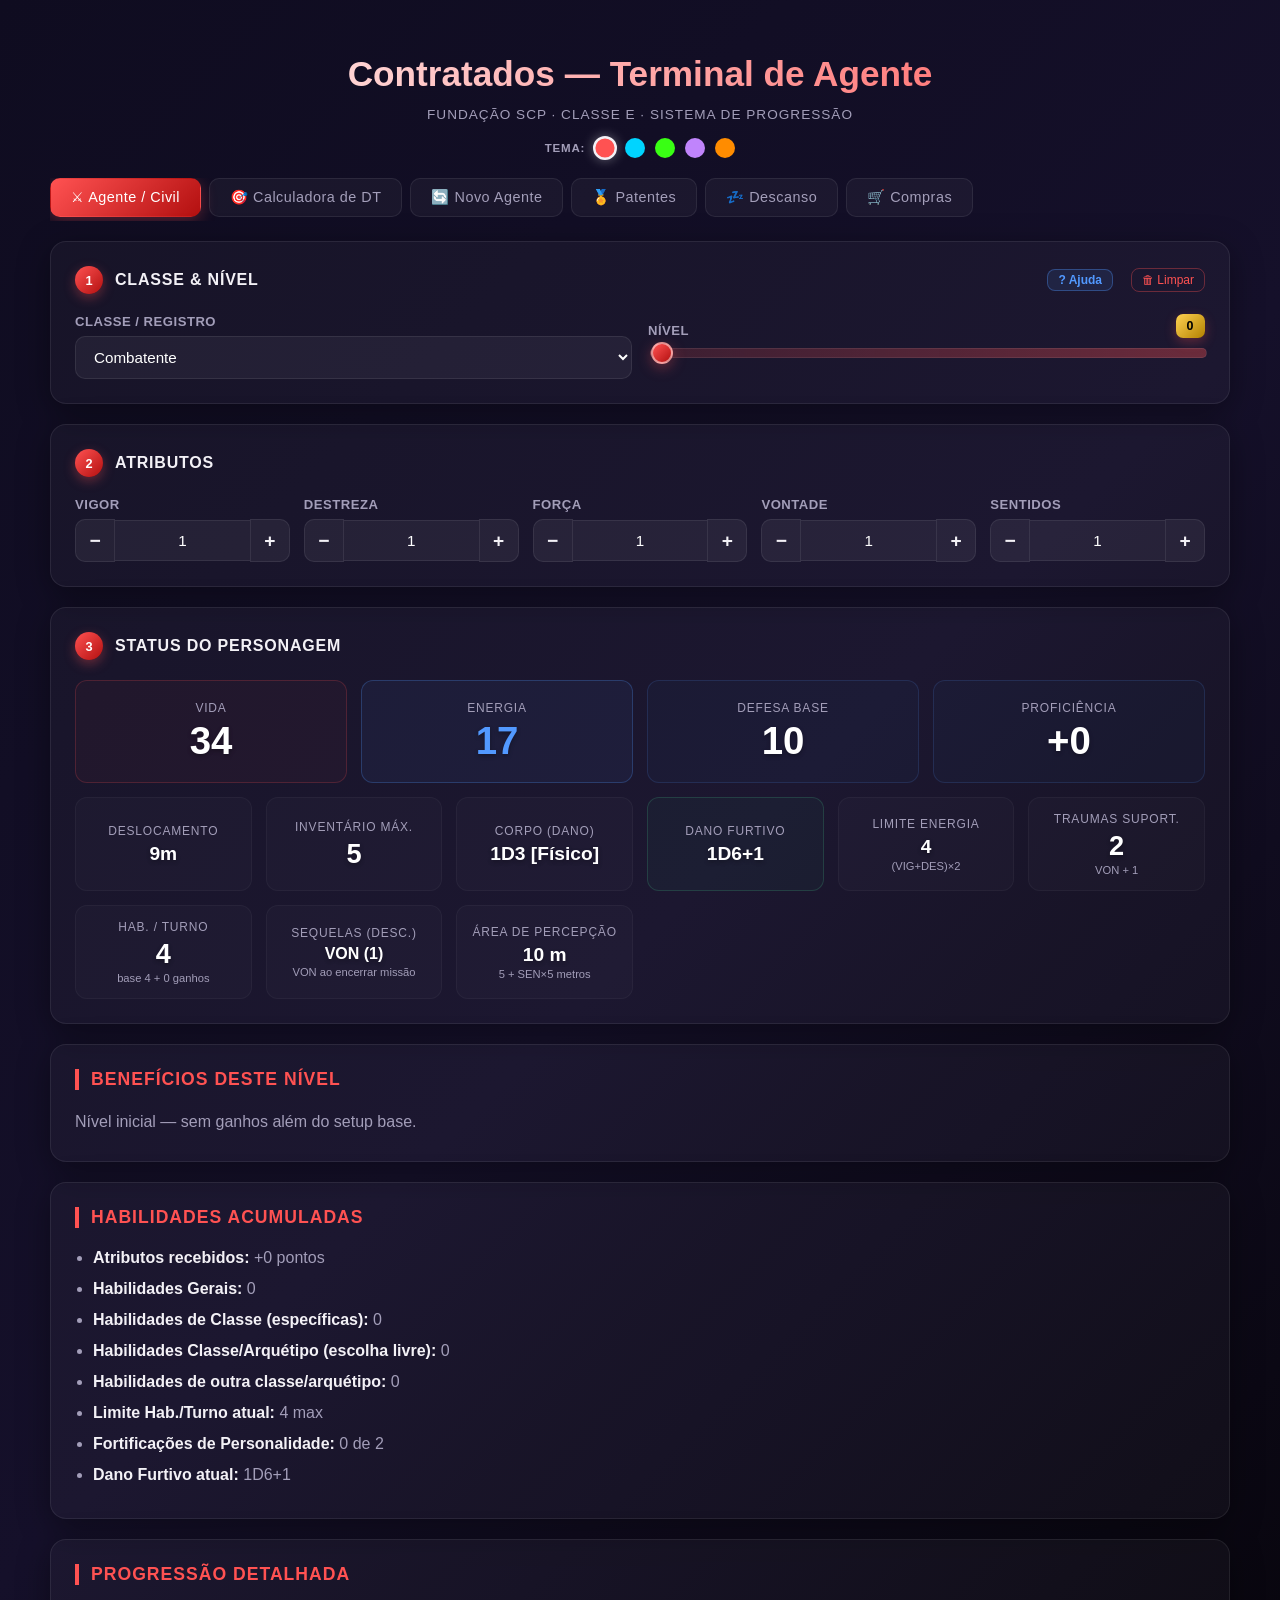
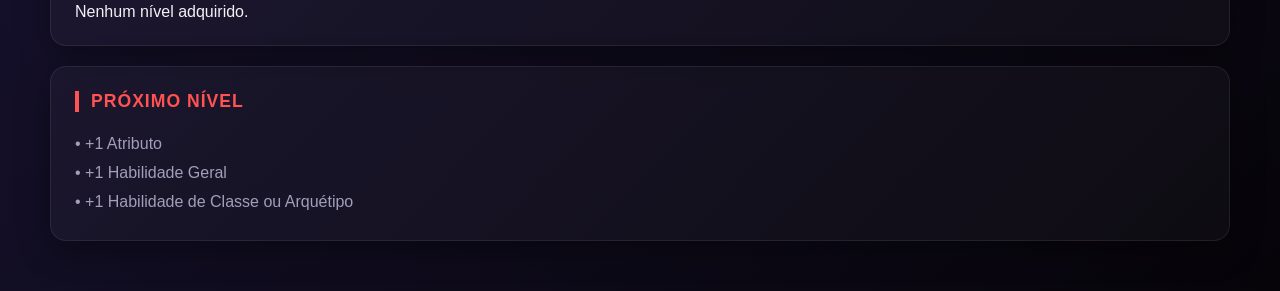
==== commit 46f20131: "redesign: temas de cores, navegação moderna e animações - 5 temas de cores selecionáveis (Vermelho, " ====
--- a/src/index.html
+++ b/src/index.html
@@ -13,6 +13,16 @@
     <div class="container">
         <h1><span id="easter-egg-title">Contratados</span> — Terminal de Agente</h1>
         <p class="subtitle">Fundação SCP · Classe E · Sistema de Progressão</p>
+
+        <!-- Seletor de tema de cores -->
+        <div class="theme-picker" id="theme-picker" role="group" aria-label="Selecionar tema de cores">
+            <span class="theme-picker-label">Tema:</span>
+            <button class="theme-dot" data-theme="vermelho" onclick="setTheme('vermelho')" title="Vermelho — SCP" aria-label="Tema Vermelho"></button>
+            <button class="theme-dot" data-theme="azul"     onclick="setTheme('azul')"     title="Azul — Cibernético" aria-label="Tema Azul"></button>
+            <button class="theme-dot" data-theme="verde"    onclick="setTheme('verde')"    title="Verde — Tático" aria-label="Tema Verde"></button>
+            <button class="theme-dot" data-theme="roxo"     onclick="setTheme('roxo')"     title="Roxo — Místico" aria-label="Tema Roxo"></button>
+            <button class="theme-dot" data-theme="laranja"  onclick="setTheme('laranja')"  title="Laranja — Operacional" aria-label="Tema Laranja"></button>
+        </div>
 
         <div class="tabs" id="tabs-desktop">
             <div class="tab active" data-tab="agente" onclick="switchTab('agente')">⚔ Agente / Civil</div>
@@ -590,12 +600,16 @@
                     <span class="step-num">3</span>
                     <span class="step-title">Carrinho</span>
                     <button class="clear-tab-btn" onclick="limparCarrinho()" title="Esvaziar carrinho">🗑 Esvaziar carrinho</button>
-                    <div class="cmp-export-wrapper" id="cmp-export-wrapper">
-                        <button class="cmp-export-btn" onclick="toggleExportMenu(event)">📥 Exportar .txt ▾</button>
-                        <div class="cmp-export-menu" id="cmp-export-menu">
-                            <button onclick="exportarCarrinho('completa')">Completa</button>
-                            <button onclick="exportarCarrinho('custos')">Custos</button>
-                            <button onclick="exportarCarrinho('pesos')">Pesos</button>
+                    <div class="cmp-share-group">
+                        <button class="cmp-import-btn" onclick="abrirModalImportar()" title="Importar lista de outro jogador">📂 Importar</button>
+                        <button class="cmp-share-btn" onclick="abrirModalExportarCodigo()" title="Gerar código para compartilhar">🔗 Compartilhar</button>
+                        <div class="cmp-export-wrapper" id="cmp-export-wrapper">
+                            <button class="cmp-export-btn" onclick="toggleExportMenu(event)">📄 .txt ▾</button>
+                            <div class="cmp-export-menu" id="cmp-export-menu">
+                                <button onclick="exportarCarrinho('completa')">Completa</button>
+                                <button onclick="exportarCarrinho('custos')">Custos</button>
+                                <button onclick="exportarCarrinho('pesos')">Pesos</button>
+                            </div>
                         </div>
                     </div>
                 </div>
@@ -606,6 +620,31 @@
         </div><!-- /tab-compras -->
 
     </div><!-- /container -->
+
+    <!-- ===================== MODAL EXPORTAR CÓDIGO ===================== -->
+    <div class="cmp-modal-overlay hidden" id="cmp-modal-export-code">
+        <div class="cmp-modal-card">
+            <h3>Código da lista de compras</h3>
+            <textarea id="cmp-export-code-text" readonly onclick="this.select()"></textarea>
+            <div class="cmp-modal-actions">
+                <button class="cmp-modal-btn-secondary" onclick="fecharModalExportarCodigo()">Fechar</button>
+                <button class="cmp-modal-btn-primary" onclick="copiarCodigoCarrinho()">Copiar</button>
+            </div>
+        </div>
+    </div>
+
+    <!-- ===================== MODAL IMPORTAR ===================== -->
+    <div class="cmp-modal-overlay hidden" id="cmp-modal-import">
+        <div class="cmp-modal-card">
+            <h3>Importar lista de compras</h3>
+            <p class="cmp-modal-warn">⚠ Isso substituirá sua lista atual.</p>
+            <textarea id="cmp-import-text" placeholder="Cole o código aqui..."></textarea>
+            <div class="cmp-modal-actions">
+                <button class="cmp-modal-btn-secondary" onclick="fecharModalImportar()">Cancelar</button>
+                <button class="cmp-modal-btn-primary" onclick="importarCarrinho()">Importar</button>
+            </div>
+        </div>
+    </div>
 
     <!-- ===================== MODAL DE AJUDA ===================== -->
     <div class="help-overlay" id="help-overlay" onclick="closeHelpOnOverlay(event)">
--- a/src/styles.css
+++ b/src/styles.css
@@ -1,5 +1,7 @@
-﻿:root {
+/* ── Tema padrão (Vermelho — SCP) ─────────────────────── */
+:root {
     --bg: linear-gradient(135deg, #0f0c20 0%, #15102a 50%, #060409 100%);
+    --bg-solid: #0f0c20;
     --glass: rgba(255, 255, 255, 0.03);
     --border: rgba(255, 255, 255, 0.08);
     --border-accent: rgba(216, 74, 74, 0.3);
@@ -7,10 +9,92 @@
     --txt2: #a39eb9;
     --accent: #ff5252;
     --accent-g: linear-gradient(135deg, #ff5252 0%, #b31010 100%);
+    --accent-rgb: 255, 82, 82;
     --glow: 0 8px 32px 0 rgba(0, 0, 0, 0.37);
     --green: #52ffaa;
     --blue: #5299ff;
     --yellow: #ffd152;
+    --modal-bg: #15102a;
+    --modal-bg2: #1a1530;
+    --nav-bg: rgba(15, 12, 32, 0.97);
+    --select-bg: #15102a;
+    --select-opt-bg: #0f0c20;
+}
+
+/* ── Tema Azul — Cibernético ───────────────────────────── */
+[data-theme="azul"] {
+    --bg: linear-gradient(135deg, #060d1f 0%, #0a1628 50%, #020810 100%);
+    --bg-solid: #060d1f;
+    --glass: rgba(0, 212, 255, 0.03);
+    --border: rgba(0, 212, 255, 0.1);
+    --border-accent: rgba(0, 212, 255, 0.3);
+    --txt: #e8f4ff;
+    --txt2: #6ba8c9;
+    --accent: #00d4ff;
+    --accent-g: linear-gradient(135deg, #00d4ff 0%, #0080aa 100%);
+    --accent-rgb: 0, 212, 255;
+    --modal-bg: #0a1628;
+    --modal-bg2: #0d1e38;
+    --nav-bg: rgba(6, 13, 31, 0.97);
+    --select-bg: #0a1628;
+    --select-opt-bg: #060d1f;
+}
+
+/* ── Tema Verde — Tático ───────────────────────────────── */
+[data-theme="verde"] {
+    --bg: linear-gradient(135deg, #081208 0%, #0d1f0d 50%, #040904 100%);
+    --bg-solid: #081208;
+    --glass: rgba(57, 255, 20, 0.02);
+    --border: rgba(57, 255, 20, 0.08);
+    --border-accent: rgba(57, 255, 20, 0.25);
+    --txt: #e8f5e9;
+    --txt2: #6ab56a;
+    --accent: #39ff14;
+    --accent-g: linear-gradient(135deg, #39ff14 0%, #1a8000 100%);
+    --accent-rgb: 57, 255, 20;
+    --modal-bg: #0d1f0d;
+    --modal-bg2: #121f12;
+    --nav-bg: rgba(8, 18, 8, 0.97);
+    --select-bg: #0d1f0d;
+    --select-opt-bg: #081208;
+}
+
+/* ── Tema Roxo — Místico ───────────────────────────────── */
+[data-theme="roxo"] {
+    --bg: linear-gradient(135deg, #100820 0%, #1a0d35 50%, #080412 100%);
+    --bg-solid: #100820;
+    --glass: rgba(192, 132, 252, 0.03);
+    --border: rgba(192, 132, 252, 0.1);
+    --border-accent: rgba(192, 132, 252, 0.3);
+    --txt: #f0e8ff;
+    --txt2: #9b7bc0;
+    --accent: #c084fc;
+    --accent-g: linear-gradient(135deg, #c084fc 0%, #7c3aed 100%);
+    --accent-rgb: 192, 132, 252;
+    --modal-bg: #1a0d35;
+    --modal-bg2: #1f1242;
+    --nav-bg: rgba(16, 8, 32, 0.97);
+    --select-bg: #1a0d35;
+    --select-opt-bg: #100820;
+}
+
+/* ── Tema Laranja — Operacional ────────────────────────── */
+[data-theme="laranja"] {
+    --bg: linear-gradient(135deg, #1a0f00 0%, #241800 50%, #0d0700 100%);
+    --bg-solid: #1a0f00;
+    --glass: rgba(255, 140, 0, 0.03);
+    --border: rgba(255, 140, 0, 0.1);
+    --border-accent: rgba(255, 140, 0, 0.3);
+    --txt: #fff8f0;
+    --txt2: #b88c5c;
+    --accent: #ff8c00;
+    --accent-g: linear-gradient(135deg, #ff8c00 0%, #cc5500 100%);
+    --accent-rgb: 255, 140, 0;
+    --modal-bg: #241800;
+    --modal-bg2: #2e1f00;
+    --nav-bg: rgba(26, 15, 0, 0.97);
+    --select-bg: #241800;
+    --select-opt-bg: #1a0f00;
 }
 
 *,
@@ -50,7 +134,7 @@
     text-align: center;
     color: var(--txt2);
     font-size: .85rem;
-    margin-bottom: 28px;
+    margin-bottom: 16px;
     letter-spacing: 1px;
     text-transform: uppercase
 }
@@ -106,11 +190,66 @@
     border-left: 3px solid var(--yellow)
 }
 
+/* ── Seletor de Tema ────────────────────────────────── */
+.theme-picker {
+    display: flex;
+    align-items: center;
+    justify-content: center;
+    gap: 10px;
+    margin-bottom: 20px;
+    flex-wrap: wrap;
+}
+
+.theme-picker-label {
+    font-size: .72rem;
+    color: var(--txt2);
+    text-transform: uppercase;
+    letter-spacing: .8px;
+    font-weight: 600;
+}
+
+.theme-dot {
+    width: 20px;
+    height: 20px;
+    border-radius: 50%;
+    border: 2px solid transparent;
+    cursor: pointer;
+    transition: transform .2s, border-color .2s, box-shadow .2s;
+    outline: none;
+    padding: 0;
+    flex-shrink: 0;
+}
+
+.theme-dot:hover {
+    transform: scale(1.25);
+}
+
+.theme-dot.active {
+    border-color: var(--txt);
+    box-shadow: 0 0 10px rgba(255, 255, 255, .35);
+    transform: scale(1.2);
+}
+
+.theme-dot[data-theme="vermelho"] { background: #ff5252; }
+.theme-dot[data-theme="azul"]     { background: #00d4ff; }
+.theme-dot[data-theme="verde"]    { background: #39ff14; }
+.theme-dot[data-theme="roxo"]     { background: #c084fc; }
+.theme-dot[data-theme="laranja"]  { background: #ff8c00; }
+
+/* ── Tabs de navegação ──────────────────────────────── */
 .tabs {
     display: flex;
     gap: 8px;
     margin-bottom: 20px;
-    flex-wrap: wrap
+    overflow-x: auto;
+    flex-wrap: nowrap;
+    -webkit-overflow-scrolling: touch;
+    scrollbar-width: none;
+    padding-bottom: 4px;
+}
+
+.tabs::-webkit-scrollbar {
+    display: none;
 }
 
 .tab {
@@ -122,14 +261,16 @@
     font-size: .9rem;
     color: var(--txt2);
     transition: all .25s;
-    letter-spacing: .5px
+    letter-spacing: .5px;
+    white-space: nowrap;
+    flex-shrink: 0;
 }
 
 .tab.active {
     background: var(--accent-g);
     border-color: transparent;
     color: #fff;
-    box-shadow: 0 4px 16px rgba(255, 82, 82, .3)
+    box-shadow: 0 4px 16px rgba(var(--accent-rgb), .3)
 }
 
 .tab-panel {
@@ -137,7 +278,13 @@
 }
 
 .tab-panel.active {
-    display: block
+    display: block;
+    animation: tabFadeIn .22s ease both;
+}
+
+@keyframes tabFadeIn {
+    from { opacity: 0; transform: translateY(6px); }
+    to   { opacity: 1; transform: translateY(0);   }
 }
 
 .grid {
@@ -191,7 +338,7 @@
 select:focus {
     background: rgba(255, 255, 255, .08);
     border-color: var(--accent);
-    box-shadow: 0 0 12px rgba(255, 82, 82, .2)
+    box-shadow: 0 0 12px rgba(var(--accent-rgb), .2)
 }
 
 input[type=range] {
@@ -206,7 +353,7 @@
 
 input[type=range]::-webkit-slider-runnable-track {
     height: 10px;
-    background: linear-gradient(90deg, rgba(255, 82, 82, .15), rgba(255, 82, 82, .35));
+    background: linear-gradient(90deg, rgba(var(--accent-rgb), .15), rgba(var(--accent-rgb), .35));
     border: 1px solid rgba(255, 255, 255, .08);
     border-radius: 999px
 }
@@ -220,12 +367,12 @@
     background: var(--accent-g);
     border: 2px solid rgba(255, 255, 255, .5);
     margin-top: -7px;
-    box-shadow: 0 4px 14px rgba(255, 82, 82, .35)
+    box-shadow: 0 4px 14px rgba(var(--accent-rgb), .35)
 }
 
 input[type=range]::-moz-range-track {
     height: 10px;
-    background: linear-gradient(90deg, rgba(255, 82, 82, .15), rgba(255, 82, 82, .35));
+    background: linear-gradient(90deg, rgba(var(--accent-rgb), .15), rgba(var(--accent-rgb), .35));
     border: 1px solid rgba(255, 255, 255, .08);
     border-radius: 999px
 }
@@ -236,7 +383,7 @@
     border-radius: 50%;
     background: var(--accent-g);
     border: 2px solid rgba(255, 255, 255, .5);
-    box-shadow: 0 4px 14px rgba(255, 82, 82, .35)
+    box-shadow: 0 4px 14px rgba(var(--accent-rgb), .35)
 }
 
 input[type=range]:focus {
@@ -245,12 +392,12 @@
 }
 
 select option {
-    background: #15102a;
+    background: var(--select-bg);
     color: #fff
 }
 
 select optgroup {
-    background: #0f0c20;
+    background: var(--select-opt-bg);
     color: var(--accent);
     font-weight: bold
 }
@@ -267,8 +414,8 @@
 }
 
 .stat-box.highlight {
-    border-color: rgba(255, 82, 82, .2);
-    background: rgba(255, 82, 82, .04)
+    border-color: rgba(var(--accent-rgb), .2);
+    background: rgba(var(--accent-rgb), .04)
 }
 
 .stat-box.green {
@@ -333,7 +480,7 @@
 
 .bullet-list span.tag {
     display: inline-block;
-    background: rgba(255, 82, 82, .12);
+    background: rgba(var(--accent-rgb), .12);
     color: var(--accent);
     padding: 1px 7px;
     border-radius: 5px;
@@ -360,7 +507,7 @@
     font-size: .78rem;
     font-weight: bold;
     letter-spacing: .5px;
-    box-shadow: 0 4px 12px rgba(216, 74, 74, .3)
+    box-shadow: 0 4px 12px rgba(var(--accent-rgb), .3)
 }
 
 .badge-green {
@@ -451,9 +598,9 @@
     color: var(--accent);
     text-align: center;
     padding: 16px;
-    background: rgba(255, 82, 82, .06);
+    background: rgba(var(--accent-rgb), .06);
     border-radius: 10px;
-    border: 1px solid rgba(255, 82, 82, .15)
+    border: 1px solid rgba(var(--accent-rgb), .15)
 }
 
 .dt-formula {
@@ -541,7 +688,7 @@
     font-size: .8rem;
     font-weight: 800;
     flex-shrink: 0;
-    box-shadow: 0 4px 12px rgba(255,82,82,.35)
+    box-shadow: 0 4px 12px rgba(var(--accent-rgb), .35)
 }
 
 .step-title {
@@ -610,12 +757,12 @@
 }
 
 .step-btn:hover {
-    background: rgba(255,82,82,.2);
+    background: rgba(var(--accent-rgb), .18);
     color: var(--accent)
 }
 
 .step-btn:active {
-    background: rgba(255,82,82,.35)
+    background: rgba(var(--accent-rgb), .32)
 }
 
 /* ===== STATS HERO ===== */
@@ -650,7 +797,7 @@
 
     .subtitle {
         font-size: .75rem;
-        margin-bottom: 16px
+        margin-bottom: 10px
     }
 
     .card {
@@ -671,7 +818,7 @@
         left: 0;
         right: 0;
         z-index: 100;
-        background: rgba(15, 12, 32, 0.97);
+        background: var(--nav-bg);
         backdrop-filter: blur(20px);
         border-top: 1px solid var(--border);
         padding: 6px 0 env(safe-area-inset-bottom, 6px)
@@ -763,6 +910,12 @@
     .stepper input[type=number] {
         height: 48px
     }
+
+    /* Theme picker mobile — compacto */
+    .theme-picker {
+        margin-bottom: 12px;
+        gap: 8px;
+    }
 }
 
 /* ============================================================
@@ -794,7 +947,7 @@
     box-sizing: border-box;
     padding: 8px 12px;
     margin-bottom: 10px;
-    background: var(--card);
+    background: var(--glass);
     border: 1px solid var(--border);
     border-radius: 8px;
     color: var(--txt);
@@ -1044,9 +1197,38 @@
 }
 .clear-tab-btn:hover { background: rgba(255,80,80,.12); border-color: var(--accent); }
 
+.cmp-share-group {
+    margin-left: auto;
+    display: flex;
+    align-items: center;
+    gap: 6px;
+}
+.cmp-import-btn {
+    background: rgba(255,255,255,.06);
+    border: 1px solid rgba(255,255,255,.18);
+    color: var(--txt2);
+    border-radius: 8px;
+    padding: 4px 10px;
+    font-size: .75rem;
+    cursor: pointer;
+    transition: background .15s, border-color .15s;
+    white-space: nowrap;
+}
+.cmp-import-btn:hover { background: rgba(255,255,255,.12); border-color: rgba(255,255,255,.32); color: var(--txt); }
+.cmp-share-btn {
+    background: rgba(82,255,153,.1);
+    border: 1px solid rgba(82,255,153,.35);
+    color: var(--green);
+    border-radius: 8px;
+    padding: 4px 10px;
+    font-size: .75rem;
+    cursor: pointer;
+    transition: background .15s, border-color .15s;
+    white-space: nowrap;
+}
+.cmp-share-btn:hover { background: rgba(82,255,153,.2); border-color: var(--green); }
 .cmp-export-wrapper {
     position: relative;
-    margin-left: auto;
 }
 .cmp-export-btn {
     background: rgba(82,153,255,.1);
@@ -1065,7 +1247,7 @@
     position: absolute;
     right: 0;
     top: calc(100% + 4px);
-    background: var(--bg2, #1a1f2e);
+    background: var(--modal-bg2);
     border: 1px solid var(--border);
     border-radius: 8px;
     overflow: hidden;
@@ -1126,7 +1308,7 @@
 .help-overlay.open { display: flex; }
 
 .help-modal {
-    background: #15102a;
+    background: var(--modal-bg);
     border: 1px solid rgba(82,153,255,.3);
     border-radius: 18px;
     box-shadow: 0 24px 64px rgba(0,0,0,.6);
@@ -1321,3 +1503,87 @@
 .roll-pop {
     animation: roll-pop .4s cubic-bezier(.34, 1.56, .64, 1) both;
 }
+
+/* ── Modais de exportar/importar carrinho ── */
+.cmp-modal-overlay {
+    position: fixed;
+    inset: 0;
+    background: rgba(0,0,0,.65);
+    backdrop-filter: blur(4px);
+    display: flex;
+    align-items: center;
+    justify-content: center;
+    z-index: 1000;
+}
+.cmp-modal-overlay.hidden { display: none; }
+.cmp-modal-card {
+    background: var(--modal-bg2);
+    border: 1px solid var(--border);
+    border-radius: 14px;
+    padding: 24px;
+    width: min(480px, 92vw);
+    display: flex;
+    flex-direction: column;
+    gap: 14px;
+    box-shadow: 0 16px 48px rgba(0,0,0,.6);
+}
+.cmp-modal-card h3 {
+    margin: 0;
+    font-size: 1rem;
+    color: var(--txt);
+}
+.cmp-modal-card p.cmp-modal-warn {
+    margin: 0;
+    font-size: .82rem;
+    color: var(--yellow);
+}
+.cmp-modal-card textarea {
+    width: 100%;
+    height: 120px;
+    background: rgba(255,255,255,.05);
+    border: 1px solid var(--border);
+    border-radius: 8px;
+    color: var(--txt);
+    font-family: monospace;
+    font-size: .8rem;
+    padding: 10px;
+    resize: vertical;
+    scrollbar-width: thin;
+    scrollbar-color: rgba(255,255,255,.15) transparent;
+}
+.cmp-modal-card textarea::-webkit-scrollbar {
+    width: 4px;
+}
+.cmp-modal-card textarea::-webkit-scrollbar-track {
+    background: transparent;
+}
+.cmp-modal-card textarea::-webkit-scrollbar-thumb {
+    background: rgba(255,255,255,.15);
+    border-radius: 4px;
+}
+.cmp-modal-card textarea::-webkit-scrollbar-thumb:hover {
+    background: rgba(255,255,255,.28);
+}
+.cmp-modal-actions {
+    display: flex;
+    gap: 10px;
+    justify-content: flex-end;
+}
+.cmp-modal-actions button {
+    padding: 7px 18px;
+    border-radius: 8px;
+    border: none;
+    cursor: pointer;
+    font-size: .85rem;
+    font-weight: 600;
+    transition: opacity .15s;
+}
+.cmp-modal-actions button:hover { opacity: .85; }
+.cmp-modal-btn-primary {
+    background: var(--accent-g);
+    color: #fff;
+}
+.cmp-modal-btn-secondary {
+    background: rgba(255,255,255,.08);
+    color: var(--txt2);
+}
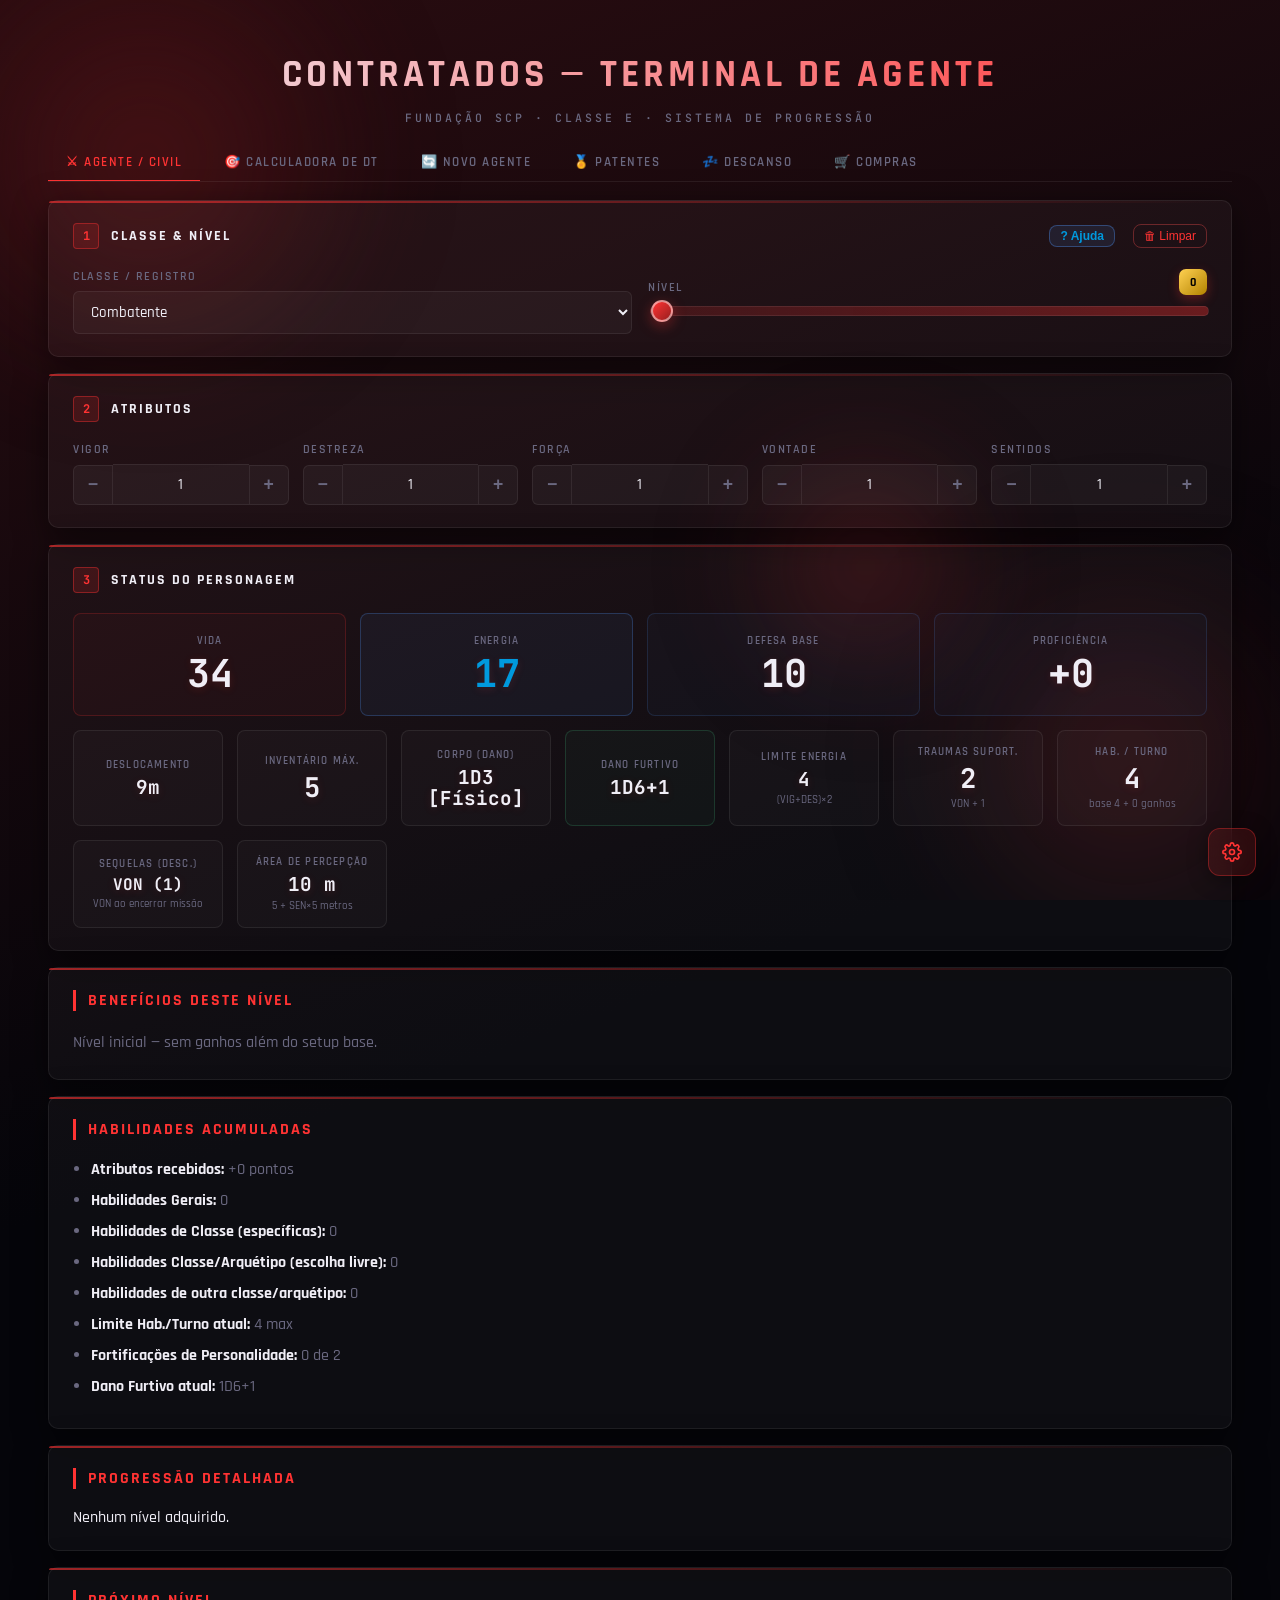
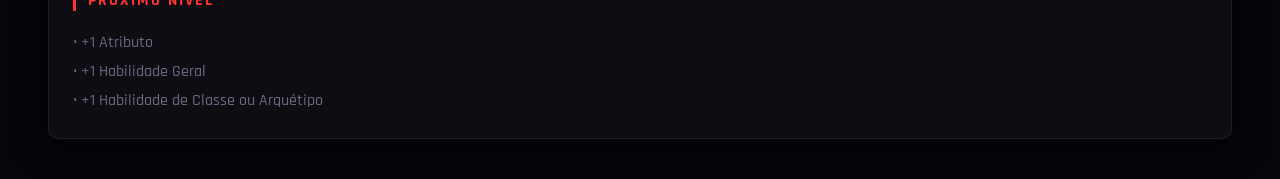
==== commit 45ac76c1: "feat: adiciona fundo líquido animado e toggle nas configurações Três blobs CSS com keyframes indepen" ====
--- a/src/index.html
+++ b/src/index.html
@@ -6,23 +6,41 @@
     <meta name="viewport" content="width=device-width, initial-scale=1.0">
     <title>Contratados - Terminal de Agente</title>
     <link rel="icon" type="image/png" href="../favicon.ico">
+    <link rel="preconnect" href="https://fonts.googleapis.com">
+    <link rel="preconnect" href="https://fonts.gstatic.com" crossorigin>
+    <link href="https://fonts.googleapis.com/css2?family=Rajdhani:wght@400;500;600;700&family=JetBrains+Mono:wght@400;700&display=swap" rel="stylesheet">
     <link rel="stylesheet" href="styles.css">
+    <script>
+    (function(){
+        var s = JSON.parse(localStorage.getItem('ct-theme-v2')||'null')||{accent:'vermelho',base:'preto',glass:true,liquid:true};
+        var AH={vermelho:'#ff3333',azul:'#0099dd',verde:'#00e87a',roxo:'#c084fc',laranja:'#ff8c00',amarelo:'#ffd166',ciano:'#00e5ff',branco:'#ffffff'};
+        var AR={vermelho:'255,51,51',azul:'0,153,221',verde:'0,232,122',roxo:'192,132,252',laranja:'255,140,0',amarelo:'255,209,102',ciano:'0,229,255',branco:'255,255,255'};
+        var BB={preto:'#05050a',cinza:'#0c0e18',ardosia:'#141a2e',branco:'#f0f2f8'};
+        var r=document.documentElement;
+        r.style.setProperty('--accent',AH[s.accent]||'#ff3333');
+        r.style.setProperty('--accent-rgb',AR[s.accent]||'255,51,51');
+        r.style.setProperty('--bg-solid',BB[s.base]||'#05050a');
+        if(!s.glass)r.classList.add('no-glass');
+        if(s.liquid===false)r.classList.add('no-liquid');
+        r.setAttribute('data-base',s.base||'preto');
+    })();
+    </script>
 </head>
 
 <body>
+    <!-- Fundo líquido animado -->
+    <div class="liquid-bg" id="liquid-bg">
+        <div class="liquid-blob liqd-1"></div>
+        <div class="liquid-blob liqd-2"></div>
+        <div class="liquid-blob liqd-3"></div>
+    </div>
+
     <div class="container">
         <h1><span id="easter-egg-title">Contratados</span> — Terminal de Agente</h1>
         <p class="subtitle">Fundação SCP · Classe E · Sistema de Progressão</p>
 
-        <!-- Seletor de tema de cores -->
-        <div class="theme-picker" id="theme-picker" role="group" aria-label="Selecionar tema de cores">
-            <span class="theme-picker-label">Tema:</span>
-            <button class="theme-dot" data-theme="vermelho" onclick="setTheme('vermelho')" title="Vermelho — SCP" aria-label="Tema Vermelho"></button>
-            <button class="theme-dot" data-theme="azul"     onclick="setTheme('azul')"     title="Azul — Cibernético" aria-label="Tema Azul"></button>
-            <button class="theme-dot" data-theme="verde"    onclick="setTheme('verde')"    title="Verde — Tático" aria-label="Tema Verde"></button>
-            <button class="theme-dot" data-theme="roxo"     onclick="setTheme('roxo')"     title="Roxo — Místico" aria-label="Tema Roxo"></button>
-            <button class="theme-dot" data-theme="laranja"  onclick="setTheme('laranja')"  title="Laranja — Operacional" aria-label="Tema Laranja"></button>
-        </div>
+        <!-- theme-picker legado (oculto) -->
+        <div id="theme-picker" style="display:none"></div>
 
         <div class="tabs" id="tabs-desktop">
             <div class="tab active" data-tab="agente" onclick="switchTab('agente')">⚔ Agente / Civil</div>
@@ -685,6 +703,72 @@
         </button>
     </nav>
 
+    <!-- Botão de configurações (FAB) -->
+    <button class="settings-fab" id="settings-fab" onclick="openSettings()" aria-label="Configurações de tema" title="Configurações">
+        <svg width="20" height="20" viewBox="0 0 24 24" fill="none" stroke="currentColor" stroke-width="2" stroke-linecap="round" stroke-linejoin="round"><circle cx="12" cy="12" r="3"/><path d="M19.4 15a1.65 1.65 0 0 0 .33 1.82l.06.06a2 2 0 0 1-2.83 2.83l-.06-.06a1.65 1.65 0 0 0-1.82-.33 1.65 1.65 0 0 0-1 1.51V21a2 2 0 0 1-4 0v-.09A1.65 1.65 0 0 0 9 19.4a1.65 1.65 0 0 0-1.82.33l-.06.06a2 2 0 0 1-2.83-2.83l.06-.06A1.65 1.65 0 0 0 4.68 15a1.65 1.65 0 0 0-1.51-1H3a2 2 0 0 1 0-4h.09A1.65 1.65 0 0 0 4.6 9a1.65 1.65 0 0 0-.33-1.82l-.06-.06a2 2 0 0 1 2.83-2.83l.06.06A1.65 1.65 0 0 0 9 4.68a1.65 1.65 0 0 0 1-1.51V3a2 2 0 0 1 4 0v.09a1.65 1.65 0 0 0 1 1.51 1.65 1.65 0 0 0 1.82-.33l.06-.06a2 2 0 0 1 2.83 2.83l-.06.06A1.65 1.65 0 0 0 19.4 9a1.65 1.65 0 0 0 1.51 1H21a2 2 0 0 1 0 4h-.09a1.65 1.65 0 0 0-1.51 1z"/></svg>
+    </button>
+
+    <!-- Modal de configurações -->
+    <div class="settings-overlay hidden" id="settings-overlay" onclick="closeSettingsOnOverlay(event)">
+        <div class="settings-modal" role="dialog" aria-modal="true" aria-labelledby="settings-title">
+            <div class="settings-header">
+                <span class="settings-title" id="settings-title">Configurações</span>
+                <button class="settings-close" onclick="closeSettings()" aria-label="Fechar">✕</button>
+            </div>
+            <div class="settings-body">
+
+                <div class="settings-section">
+                    <div class="settings-section-label">Cor Principal</div>
+                    <div class="settings-swatches" id="accent-swatches">
+                        <button class="swatch swatch-accent active" data-accent="vermelho" onclick="setAccent('vermelho')" title="Vermelho"><span class="swatch-dot" style="background:#ff3333"></span><span class="swatch-name">Vermelho</span></button>
+                        <button class="swatch swatch-accent" data-accent="azul"     onclick="setAccent('azul')"     title="Azul"><span class="swatch-dot" style="background:#0099dd"></span><span class="swatch-name">Azul</span></button>
+                        <button class="swatch swatch-accent" data-accent="verde"    onclick="setAccent('verde')"    title="Verde"><span class="swatch-dot" style="background:#00e87a"></span><span class="swatch-name">Verde</span></button>
+                        <button class="swatch swatch-accent" data-accent="roxo"     onclick="setAccent('roxo')"     title="Roxo"><span class="swatch-dot" style="background:#c084fc"></span><span class="swatch-name">Roxo</span></button>
+                        <button class="swatch swatch-accent" data-accent="laranja"  onclick="setAccent('laranja')"  title="Laranja"><span class="swatch-dot" style="background:#ff8c00"></span><span class="swatch-name">Laranja</span></button>
+                        <button class="swatch swatch-accent" data-accent="amarelo"  onclick="setAccent('amarelo')"  title="Amarelo"><span class="swatch-dot" style="background:#ffd166"></span><span class="swatch-name">Amarelo</span></button>
+                        <button class="swatch swatch-accent" data-accent="ciano"    onclick="setAccent('ciano')"    title="Ciano"><span class="swatch-dot" style="background:#00e5ff"></span><span class="swatch-name">Ciano</span></button>
+                        <button class="swatch swatch-accent" data-accent="branco"   onclick="setAccent('branco')"   title="Branco"><span class="swatch-dot" style="background:#ffffff;border:1px solid rgba(255,255,255,.3)"></span><span class="swatch-name">Branco</span></button>
+                    </div>
+                </div>
+
+                <div class="settings-section">
+                    <div class="settings-section-label">Base</div>
+                    <div class="settings-swatches" id="base-swatches">
+                        <button class="swatch swatch-base active" data-base="preto"    onclick="setBase('preto')"    title="Preto"><span class="swatch-dot" style="background:#05050a;border:1px solid rgba(255,255,255,.15)"></span><span class="swatch-name">Preto</span></button>
+                        <button class="swatch swatch-base" data-base="cinza"    onclick="setBase('cinza')"    title="Cinza Escuro"><span class="swatch-dot" style="background:#0c0e18;border:1px solid rgba(255,255,255,.15)"></span><span class="swatch-name">Cinza</span></button>
+                        <button class="swatch swatch-base" data-base="ardosia"  onclick="setBase('ardosia')"  title="Ardósia"><span class="swatch-dot" style="background:#141a2e;border:1px solid rgba(255,255,255,.15)"></span><span class="swatch-name">Ardósia</span></button>
+                        <button class="swatch swatch-base" data-base="branco"   onclick="setBase('branco')"   title="Branco"><span class="swatch-dot" style="background:#f0f2f8;border:1px solid rgba(0,0,0,.15)"></span><span class="swatch-name">Branco</span></button>
+                    </div>
+                </div>
+
+                <div class="settings-section">
+                    <div class="settings-toggle-row">
+                        <div>
+                            <div class="settings-section-label" style="margin-bottom:2px">Glassmorphism</div>
+                            <div class="settings-toggle-desc">Transparência e desfoque nos cards</div>
+                        </div>
+                        <button class="settings-toggle" id="glass-toggle" onclick="toggleGlass()" aria-label="Toggle glassmorphism">
+                            <span class="toggle-track"><span class="toggle-thumb"></span></span>
+                        </button>
+                    </div>
+                </div>
+
+                <div class="settings-section">
+                    <div class="settings-toggle-row">
+                        <div>
+                            <div class="settings-section-label" style="margin-bottom:2px">Fundo Líquido</div>
+                            <div class="settings-toggle-desc">Blobs animados reagindo à cor de destaque</div>
+                        </div>
+                        <button class="settings-toggle" id="liquid-toggle" onclick="toggleLiquid()" aria-label="Toggle fundo líquido">
+                            <span class="toggle-track"><span class="toggle-thumb"></span></span>
+                        </button>
+                    </div>
+                </div>
+
+            </div>
+        </div>
+    </div>
+
     <script src="script.js"></script>
 </body>
 
--- a/src/styles.css
+++ b/src/styles.css
@@ -1,100 +1,57 @@
-/* ── Tema padrão (Vermelho — SCP) ─────────────────────── */
+/* ── Variáveis dinâmicas (setadas via JS) ── */
 :root {
-    --bg: linear-gradient(135deg, #0f0c20 0%, #15102a 50%, #060409 100%);
-    --bg-solid: #0f0c20;
-    --glass: rgba(255, 255, 255, 0.03);
-    --border: rgba(255, 255, 255, 0.08);
-    --border-accent: rgba(216, 74, 74, 0.3);
-    --txt: #f3f1f6;
-    --txt2: #a39eb9;
-    --accent: #ff5252;
-    --accent-g: linear-gradient(135deg, #ff5252 0%, #b31010 100%);
-    --accent-rgb: 255, 82, 82;
-    --glow: 0 8px 32px 0 rgba(0, 0, 0, 0.37);
-    --green: #52ffaa;
-    --blue: #5299ff;
-    --yellow: #ffd152;
-    --modal-bg: #15102a;
-    --modal-bg2: #1a1530;
-    --nav-bg: rgba(15, 12, 32, 0.97);
-    --select-bg: #15102a;
-    --select-opt-bg: #0f0c20;
-}
-
-/* ── Tema Azul — Cibernético ───────────────────────────── */
-[data-theme="azul"] {
-    --bg: linear-gradient(135deg, #060d1f 0%, #0a1628 50%, #020810 100%);
-    --bg-solid: #060d1f;
-    --glass: rgba(0, 212, 255, 0.03);
-    --border: rgba(0, 212, 255, 0.1);
-    --border-accent: rgba(0, 212, 255, 0.3);
-    --txt: #e8f4ff;
-    --txt2: #6ba8c9;
-    --accent: #00d4ff;
-    --accent-g: linear-gradient(135deg, #00d4ff 0%, #0080aa 100%);
-    --accent-rgb: 0, 212, 255;
-    --modal-bg: #0a1628;
-    --modal-bg2: #0d1e38;
-    --nav-bg: rgba(6, 13, 31, 0.97);
-    --select-bg: #0a1628;
-    --select-opt-bg: #060d1f;
-}
-
-/* ── Tema Verde — Tático ───────────────────────────────── */
-[data-theme="verde"] {
-    --bg: linear-gradient(135deg, #081208 0%, #0d1f0d 50%, #040904 100%);
-    --bg-solid: #081208;
-    --glass: rgba(57, 255, 20, 0.02);
-    --border: rgba(57, 255, 20, 0.08);
-    --border-accent: rgba(57, 255, 20, 0.25);
-    --txt: #e8f5e9;
-    --txt2: #6ab56a;
-    --accent: #39ff14;
-    --accent-g: linear-gradient(135deg, #39ff14 0%, #1a8000 100%);
-    --accent-rgb: 57, 255, 20;
-    --modal-bg: #0d1f0d;
-    --modal-bg2: #121f12;
-    --nav-bg: rgba(8, 18, 8, 0.97);
-    --select-bg: #0d1f0d;
-    --select-opt-bg: #081208;
-}
-
-/* ── Tema Roxo — Místico ───────────────────────────────── */
-[data-theme="roxo"] {
-    --bg: linear-gradient(135deg, #100820 0%, #1a0d35 50%, #080412 100%);
-    --bg-solid: #100820;
-    --glass: rgba(192, 132, 252, 0.03);
-    --border: rgba(192, 132, 252, 0.1);
-    --border-accent: rgba(192, 132, 252, 0.3);
-    --txt: #f0e8ff;
-    --txt2: #9b7bc0;
-    --accent: #c084fc;
-    --accent-g: linear-gradient(135deg, #c084fc 0%, #7c3aed 100%);
-    --accent-rgb: 192, 132, 252;
-    --modal-bg: #1a0d35;
-    --modal-bg2: #1f1242;
-    --nav-bg: rgba(16, 8, 32, 0.97);
-    --select-bg: #1a0d35;
-    --select-opt-bg: #100820;
-}
-
-/* ── Tema Laranja — Operacional ────────────────────────── */
-[data-theme="laranja"] {
-    --bg: linear-gradient(135deg, #1a0f00 0%, #241800 50%, #0d0700 100%);
-    --bg-solid: #1a0f00;
-    --glass: rgba(255, 140, 0, 0.03);
-    --border: rgba(255, 140, 0, 0.1);
-    --border-accent: rgba(255, 140, 0, 0.3);
-    --txt: #fff8f0;
-    --txt2: #b88c5c;
-    --accent: #ff8c00;
-    --accent-g: linear-gradient(135deg, #ff8c00 0%, #cc5500 100%);
-    --accent-rgb: 255, 140, 0;
-    --modal-bg: #241800;
-    --modal-bg2: #2e1f00;
-    --nav-bg: rgba(26, 15, 0, 0.97);
-    --select-bg: #241800;
-    --select-opt-bg: #1a0f00;
+    --accent: #ff3333;
+    --accent-rgb: 255, 51, 51;
+    --bg-solid: #05050a;
+
+    /* Derivadas — recalculadas por applyTheme() */
+    --bg: linear-gradient(160deg, color-mix(in srgb, var(--bg-solid) 85%, var(--accent) 15%) 0%, var(--bg-solid) 60%);
+    --glass: rgba(255, 255, 255, 0.04);
+    --glass-solid: color-mix(in srgb, var(--bg-solid) 70%, white 30%);
+    --border: rgba(255, 255, 255, 0.07);
+    --border-accent: rgba(var(--accent-rgb), 0.28);
+    --txt: #f0eef6;
+    --txt2: #6a6880;
+    --accent-g: linear-gradient(135deg, var(--accent) 0%, color-mix(in srgb, var(--accent) 60%, black 40%) 100%);
+    --glow: 0 8px 32px rgba(0,0,0,0.5);
+    --green: #00e87a;
+    --blue: #0099dd;
+    --yellow: #ffd166;
+    --modal-bg: color-mix(in srgb, var(--bg-solid) 80%, white 20%);
+    --modal-bg2: color-mix(in srgb, var(--bg-solid) 70%, white 30%);
+    --nav-bg: rgba(5,5,10,0.97);
+    --select-bg: color-mix(in srgb, var(--bg-solid) 80%, white 20%);
+    --select-opt-bg: var(--bg-solid);
+    --card-bg: rgba(255,255,255,0.035);
+}
+
+/* Base branca — inverte o esquema de texto */
+[data-base="branco"] {
+    --txt: #151825;
+    --txt2: #5a5e7a;
+    --glass: rgba(0,0,0,0.04);
+    --glass-solid: rgba(0,0,0,0.06);
+    --border: rgba(0,0,0,0.1);
+    --border-accent: rgba(var(--accent-rgb), 0.35);
+    --modal-bg: #ffffff;
+    --modal-bg2: #f0f2f8;
+    --nav-bg: rgba(240,242,248,0.97);
+    --select-bg: #f0f2f8;
+    --select-opt-bg: #ffffff;
+    --card-bg: rgba(0,0,0,0.04);
+    --green: #008844;
+    --blue: #0066aa;
+    --yellow: #885500;
+}
+
+/* Glassmorphism OFF */
+.no-glass .card,
+.no-glass .stat-box,
+.no-glass .info-box,
+.no-glass .patente-box {
+    backdrop-filter: none !important;
+    -webkit-backdrop-filter: none !important;
+    background: var(--glass-solid) !important;
 }
 
 *,
@@ -104,78 +61,188 @@
 }
 
 body {
-    background: var(--bg);
+    background: var(--bg-solid);
+    background-image:
+        linear-gradient(160deg, color-mix(in srgb, var(--bg-solid) 85%, var(--accent) 15%) 0%, var(--bg-solid) 55%),
+        linear-gradient(rgba(var(--accent-rgb), 0.025) 1px, transparent 1px),
+        linear-gradient(90deg, rgba(var(--accent-rgb), 0.025) 1px, transparent 1px);
+    background-size: 100% 100%, 44px 44px, 44px 44px;
     color: var(--txt);
-    font-family: 'Segoe UI', Roboto, Helvetica, Arial, sans-serif;
+    font-family: 'Rajdhani', 'Segoe UI', sans-serif;
+    font-weight: 500;
     margin: 0;
-    padding: 20px;
-    min-height: 100vh
+    padding: 24px;
+    min-height: 100vh;
+    font-size: 1rem;
+}
+
+/* ── LIQUID BACKGROUND ── */
+.liquid-bg {
+    position: fixed;
+    inset: 0;
+    overflow: hidden;
+    pointer-events: none;
+    z-index: 0;
+    opacity: 1;
+    transition: opacity 1s ease;
+}
+html.no-liquid .liquid-bg {
+    opacity: 0;
+}
+
+.liquid-blob {
+    position: absolute;
+    border-radius: 50%;
+    will-change: transform, border-radius;
+}
+
+.liqd-1 {
+    width: 55vmin;
+    height: 55vmin;
+    background: radial-gradient(circle at center,
+        color-mix(in srgb, var(--bg-solid) 70%, var(--accent) 30%) 0%,
+        transparent 70%);
+    opacity: 0.85;
+    top: -10%;
+    left: -8%;
+    filter: blur(55px);
+    animation: liqd-move-1 22s ease-in-out infinite;
+}
+.liqd-2 {
+    width: 48vmin;
+    height: 48vmin;
+    background: radial-gradient(circle at center,
+        color-mix(in srgb, var(--bg-solid) 70%, var(--accent) 30%) 0%,
+        transparent 70%);
+    opacity: 0.6;
+    bottom: -8%;
+    right: -5%;
+    filter: blur(65px);
+    animation: liqd-move-2 30s ease-in-out infinite;
+}
+.liqd-3 {
+    width: 36vmin;
+    height: 36vmin;
+    background: radial-gradient(circle at center,
+        color-mix(in srgb, var(--bg-solid) 70%, var(--accent) 30%) 0%,
+        transparent 65%);
+    opacity: 0.7;
+    top: 45%;
+    left: 55%;
+    filter: blur(48px);
+    animation: liqd-move-3 18s ease-in-out infinite;
+}
+
+@keyframes liqd-move-1 {
+    0%   { transform: translate(0, 0)          scale(1);    border-radius: 50%; }
+    20%  { transform: translate(8vw, 12vh)     scale(1.12); border-radius: 40% 60% 55% 45% / 50% 50% 50% 50%; }
+    40%  { transform: translate(3vw, 28vh)     scale(0.92); border-radius: 55% 45% 42% 58% / 48% 52% 48% 52%; }
+    60%  { transform: translate(14vw, 10vh)    scale(1.08); border-radius: 45% 55% 60% 40% / 52% 48% 52% 48%; }
+    80%  { transform: translate(-4vw, 18vh)    scale(0.96); border-radius: 58% 42% 50% 50% / 50% 58% 42% 50%; }
+    100% { transform: translate(0, 0)          scale(1);    border-radius: 50%; }
+}
+@keyframes liqd-move-2 {
+    0%   { transform: translate(0, 0)           scale(1);    border-radius: 50%; }
+    25%  { transform: translate(-10vw, -9vh)    scale(1.14); border-radius: 60% 40% 46% 54% / 50% 50% 50% 50%; }
+    50%  { transform: translate(-6vw, -22vh)    scale(0.87); border-radius: 44% 56% 62% 38% / 52% 48% 54% 46%; }
+    75%  { transform: translate(-16vw, -14vh)   scale(1.06); border-radius: 54% 46% 38% 62% / 48% 52% 48% 52%; }
+    100% { transform: translate(0, 0)           scale(1);    border-radius: 50%; }
+}
+@keyframes liqd-move-3 {
+    0%   { transform: translate(-50%, -50%) scale(1);    border-radius: 50%; }
+    33%  { transform: translate(-62%, -38%) scale(1.18); border-radius: 38% 62% 55% 45% / 50% 50% 50% 50%; }
+    66%  { transform: translate(-38%, -62%) scale(0.84); border-radius: 55% 45% 40% 60% / 45% 55% 45% 55%; }
+    100% { transform: translate(-50%, -50%) scale(1);    border-radius: 50%; }
 }
 
 .container {
     max-width: 1200px;
     margin: auto;
-    padding: 10px
+    padding: 0 8px;
+    position: relative;
+    z-index: 1;
 }
 
 h1 {
-    font-size: 2.2rem;
+    font-size: 2.4rem;
     text-align: center;
-    background: linear-gradient(90deg, #fff, var(--accent), #fff);
+    font-family: 'Rajdhani', sans-serif;
+    font-weight: 700;
+    letter-spacing: 4px;
+    text-transform: uppercase;
+    background: linear-gradient(90deg, var(--txt) 0%, var(--accent) 50%, var(--txt) 100%);
     background-size: 200% auto;
     -webkit-background-clip: text;
     -webkit-text-fill-color: transparent;
-    animation: shine 5s linear infinite;
-    margin-bottom: 8px;
-    font-weight: 800
+    animation: shine 6s linear infinite;
+    margin-bottom: 4px;
 }
 
 .subtitle {
     text-align: center;
     color: var(--txt2);
-    font-size: .85rem;
-    margin-bottom: 16px;
-    letter-spacing: 1px;
-    text-transform: uppercase
+    font-size: .72rem;
+    margin-bottom: 20px;
+    letter-spacing: 3px;
+    text-transform: uppercase;
+    font-family: 'JetBrains Mono', monospace;
 }
 
 @keyframes shine {
-    to {
-        background-position: 200% center
-    }
+    to { background-position: 200% center }
 }
 
 h2 {
     color: var(--accent);
-    font-size: 1.1rem;
+    font-size: 1rem;
     margin: 0 0 18px;
     text-transform: uppercase;
-    letter-spacing: 1px;
-    border-left: 4px solid var(--accent);
-    padding-left: 12px
+    letter-spacing: 2px;
+    border-left: 3px solid var(--accent);
+    padding-left: 12px;
+    font-family: 'Rajdhani', sans-serif;
+    font-weight: 700;
 }
 
 h3 {
     color: var(--txt2);
-    font-size: .9rem;
+    font-size: .8rem;
     margin: 16px 0 10px;
     text-transform: uppercase;
-    letter-spacing: .5px
+    letter-spacing: 1.5px;
+    font-weight: 600;
 }
 
 .card {
-    background: var(--glass);
-    backdrop-filter: blur(12px);
-    border: 1px solid var(--border);
-    border-radius: 16px;
-    padding: 24px;
-    margin-bottom: 20px;
+    background: var(--card-bg);
+    backdrop-filter: blur(14px);
+    -webkit-backdrop-filter: blur(14px);
+    border: 1px solid var(--border);
+    border-radius: 10px;
+    padding: 22px 24px;
+    margin-bottom: 16px;
     box-shadow: var(--glow);
-    transition: border-color .3s
+    transition: border-color .25s;
+    position: relative;
+}
+
+.card::before {
+    content: '';
+    position: absolute;
+    top: 0; left: 0; right: 0;
+    height: 2px;
+    background: linear-gradient(90deg, var(--accent), transparent);
+    border-radius: 10px 10px 0 0;
+    opacity: 0.6;
+    transition: opacity .25s;
 }
 
 .card:hover {
-    border-color: var(--border-accent)
+    border-color: var(--border-accent);
+}
+
+.card:hover::before {
+    opacity: 1;
 }
 
 .card-green {
@@ -190,62 +257,21 @@
     border-left: 3px solid var(--yellow)
 }
 
-/* ── Seletor de Tema ────────────────────────────────── */
-.theme-picker {
-    display: flex;
-    align-items: center;
-    justify-content: center;
-    gap: 10px;
-    margin-bottom: 20px;
-    flex-wrap: wrap;
-}
-
-.theme-picker-label {
-    font-size: .72rem;
-    color: var(--txt2);
-    text-transform: uppercase;
-    letter-spacing: .8px;
-    font-weight: 600;
-}
-
-.theme-dot {
-    width: 20px;
-    height: 20px;
-    border-radius: 50%;
-    border: 2px solid transparent;
-    cursor: pointer;
-    transition: transform .2s, border-color .2s, box-shadow .2s;
-    outline: none;
-    padding: 0;
-    flex-shrink: 0;
-}
-
-.theme-dot:hover {
-    transform: scale(1.25);
-}
-
-.theme-dot.active {
-    border-color: var(--txt);
-    box-shadow: 0 0 10px rgba(255, 255, 255, .35);
-    transform: scale(1.2);
-}
-
-.theme-dot[data-theme="vermelho"] { background: #ff5252; }
-.theme-dot[data-theme="azul"]     { background: #00d4ff; }
-.theme-dot[data-theme="verde"]    { background: #39ff14; }
-.theme-dot[data-theme="roxo"]     { background: #c084fc; }
-.theme-dot[data-theme="laranja"]  { background: #ff8c00; }
+/* ── Seletor de Tema legado (oculto) ── */
+.theme-picker { display: none !important; }
 
 /* ── Tabs de navegação ──────────────────────────────── */
 .tabs {
     display: flex;
-    gap: 8px;
-    margin-bottom: 20px;
+    gap: 6px;
+    margin-bottom: 18px;
     overflow-x: auto;
     flex-wrap: nowrap;
     -webkit-overflow-scrolling: touch;
     scrollbar-width: none;
     padding-bottom: 4px;
+    border-bottom: 1px solid var(--border);
+    padding-bottom: 0;
 }
 
 .tabs::-webkit-scrollbar {
@@ -253,24 +279,33 @@
 }
 
 .tab {
-    padding: 10px 20px;
-    background: rgba(255, 255, 255, .04);
-    border: 1px solid var(--border);
-    border-radius: 10px;
-    cursor: pointer;
-    font-size: .9rem;
-    color: var(--txt2);
-    transition: all .25s;
-    letter-spacing: .5px;
+    padding: 9px 18px;
+    background: transparent;
+    border: none;
+    border-bottom: 2px solid transparent;
+    border-radius: 0;
+    cursor: pointer;
+    font-size: .82rem;
+    font-family: 'Rajdhani', sans-serif;
+    font-weight: 600;
+    color: var(--txt2);
+    transition: color .2s, border-color .2s;
+    letter-spacing: 1.5px;
+    text-transform: uppercase;
     white-space: nowrap;
     flex-shrink: 0;
+    margin-bottom: -1px;
+}
+
+.tab:hover {
+    color: var(--txt);
 }
 
 .tab.active {
-    background: var(--accent-g);
-    border-color: transparent;
-    color: #fff;
-    box-shadow: 0 4px 16px rgba(var(--accent-rgb), .3)
+    border-bottom-color: var(--accent);
+    color: var(--accent);
+    background: transparent;
+    box-shadow: none;
 }
 
 .tab-panel {
@@ -313,32 +348,35 @@
 
 label {
     display: block;
-    font-size: .82rem;
+    font-size: .72rem;
     color: var(--txt2);
     margin-bottom: 7px;
     text-transform: uppercase;
-    letter-spacing: .5px;
-    font-weight: 600
+    letter-spacing: 1.5px;
+    font-weight: 600;
+    font-family: 'Rajdhani', sans-serif;
 }
 
 input,
 select {
     width: 100%;
-    padding: 11px 14px;
-    background: rgba(255, 255, 255, .05);
-    color: #fff;
-    border: 1px solid var(--border);
-    border-radius: 10px;
+    padding: 10px 13px;
+    background: var(--card-bg);
+    color: var(--txt);
+    border: 1px solid var(--border);
+    border-radius: 6px;
     font-size: .95rem;
-    transition: all .3s;
-    outline: none
+    font-family: 'Rajdhani', sans-serif;
+    font-weight: 500;
+    transition: all .2s;
+    outline: none;
 }
 
 input:focus,
 select:focus {
-    background: rgba(255, 255, 255, .08);
+    background: rgba(255, 255, 255, .07);
     border-color: var(--accent);
-    box-shadow: 0 0 12px rgba(var(--accent-rgb), .2)
+    box-shadow: 0 0 0 3px rgba(var(--accent-rgb), .12);
 }
 
 input[type=range] {
@@ -403,14 +441,15 @@
 }
 
 .stat-box {
-    background: rgba(255, 255, 255, .02);
-    border: 1px solid rgba(255, 255, 255, .04);
-    border-radius: 12px;
+    background: rgba(255, 255, 255, .025);
+    border: 1px solid var(--border);
+    border-radius: 8px;
     padding: 14px;
     text-align: center;
     display: flex;
     flex-direction: column;
-    justify-content: center
+    justify-content: center;
+    transition: border-color .2s;
 }
 
 .stat-box.highlight {
@@ -429,19 +468,22 @@
 }
 
 .stat-label {
-    font-size: .75rem;
+    font-size: .68rem;
     color: var(--txt2);
     margin-bottom: 5px;
     text-transform: uppercase;
-    letter-spacing: .8px
+    letter-spacing: 1.2px;
+    font-family: 'Rajdhani', sans-serif;
+    font-weight: 600;
 }
 
 .stat {
     font-size: 1.7rem;
-    font-weight: 800;
-    color: #fff;
-    text-shadow: 0 2px 4px rgba(0, 0, 0, .3);
-    line-height: 1.1
+    font-weight: 700;
+    color: var(--txt);
+    font-family: 'JetBrains Mono', monospace;
+    text-shadow: 0 2px 8px rgba(var(--accent-rgb), .15);
+    line-height: 1.1;
 }
 
 .stat-sm {
@@ -680,23 +722,25 @@
     display: inline-flex;
     align-items: center;
     justify-content: center;
-    width: 28px;
-    height: 28px;
-    border-radius: 50%;
-    background: var(--accent-g);
-    color: #fff;
-    font-size: .8rem;
-    font-weight: 800;
+    width: 26px;
+    height: 26px;
+    border-radius: 4px;
+    background: rgba(var(--accent-rgb), .15);
+    border: 1px solid rgba(var(--accent-rgb), .4);
+    color: var(--accent);
+    font-size: .75rem;
+    font-weight: 700;
+    font-family: 'JetBrains Mono', monospace;
     flex-shrink: 0;
-    box-shadow: 0 4px 12px rgba(var(--accent-rgb), .35)
 }
 
 .step-title {
-    font-size: 1rem;
+    font-size: .9rem;
     font-weight: 700;
     color: var(--txt);
     text-transform: uppercase;
-    letter-spacing: .8px
+    letter-spacing: 2px;
+    font-family: 'Rajdhani', sans-serif;
 }
 
 /* ===== GRIDS ESPECÍFICOS ===== */
@@ -736,33 +780,34 @@
 
 .step-btn {
     width: 40px;
-    height: 43px;
-    background: rgba(255,255,255,.06);
-    border: 1px solid var(--border);
-    color: var(--txt);
-    font-size: 1.2rem;
+    height: 40px;
+    background: rgba(255,255,255,.04);
+    border: 1px solid var(--border);
+    color: var(--txt2);
+    font-size: 1.1rem;
     font-weight: 700;
     cursor: pointer;
-    transition: background .2s, color .2s;
+    transition: background .15s, color .15s;
     flex-shrink: 0;
-    line-height: 1
+    line-height: 1;
 }
 
 .step-btn:first-child {
-    border-radius: 10px 0 0 10px
+    border-radius: 6px 0 0 6px;
 }
 
 .step-btn:last-child {
-    border-radius: 0 10px 10px 0
+    border-radius: 0 6px 6px 0;
 }
 
 .step-btn:hover {
-    background: rgba(var(--accent-rgb), .18);
-    color: var(--accent)
+    background: rgba(var(--accent-rgb), .15);
+    color: var(--accent);
+    border-color: rgba(var(--accent-rgb), .35);
 }
 
 .step-btn:active {
-    background: rgba(var(--accent-rgb), .32)
+    background: rgba(var(--accent-rgb), .28);
 }
 
 /* ===== STATS HERO ===== */
@@ -1587,3 +1632,227 @@
     background: rgba(255,255,255,.08);
     color: var(--txt2);
 }
+
+/* ============================================================
+   SETTINGS FAB + MODAL
+   ============================================================ */
+.settings-fab {
+    position: fixed;
+    bottom: 24px;
+    right: 24px;
+    z-index: 200;
+    width: 48px;
+    height: 48px;
+    border-radius: 12px;
+    background: rgba(var(--accent-rgb), .12);
+    border: 1px solid rgba(var(--accent-rgb), .35);
+    color: var(--accent);
+    cursor: pointer;
+    display: flex;
+    align-items: center;
+    justify-content: center;
+    transition: background .2s, box-shadow .2s, transform .2s;
+    backdrop-filter: blur(12px);
+    box-shadow: 0 4px 20px rgba(0,0,0,.4);
+}
+.settings-fab:hover {
+    background: rgba(var(--accent-rgb), .22);
+    box-shadow: 0 4px 24px rgba(var(--accent-rgb), .25);
+    transform: scale(1.08);
+}
+.settings-fab svg {
+    transition: transform .4s ease;
+}
+.settings-fab:hover svg {
+    transform: rotate(60deg);
+}
+
+.settings-overlay {
+    position: fixed;
+    inset: 0;
+    z-index: 1100;
+    background: rgba(0,0,0,.65);
+    backdrop-filter: blur(6px);
+    display: flex;
+    align-items: center;
+    justify-content: center;
+    padding: 20px;
+}
+.settings-overlay.hidden { display: none; }
+
+.settings-modal {
+    background: var(--modal-bg);
+    border: 1px solid var(--border-accent);
+    border-radius: 14px;
+    width: 100%;
+    max-width: 480px;
+    box-shadow: 0 24px 64px rgba(0,0,0,.6), 0 0 0 1px rgba(var(--accent-rgb),.08);
+    overflow: hidden;
+}
+
+.settings-header {
+    display: flex;
+    align-items: center;
+    justify-content: space-between;
+    padding: 18px 22px 14px;
+    border-bottom: 1px solid var(--border);
+}
+
+.settings-title {
+    font-family: 'Rajdhani', sans-serif;
+    font-size: .78rem;
+    font-weight: 700;
+    text-transform: uppercase;
+    letter-spacing: 3px;
+    color: var(--accent);
+}
+
+.settings-close {
+    background: rgba(255,255,255,.05);
+    border: 1px solid var(--border);
+    border-radius: 6px;
+    color: var(--txt2);
+    font-size: .9rem;
+    width: 30px;
+    height: 30px;
+    cursor: pointer;
+    display: flex;
+    align-items: center;
+    justify-content: center;
+    transition: background .15s, color .15s;
+}
+.settings-close:hover {
+    background: rgba(255,82,82,.15);
+    color: #ff5252;
+    border-color: rgba(255,82,82,.4);
+}
+
+.settings-body {
+    padding: 20px 22px 24px;
+    display: flex;
+    flex-direction: column;
+    gap: 22px;
+}
+
+.settings-section-label {
+    font-family: 'Rajdhani', sans-serif;
+    font-size: .68rem;
+    font-weight: 700;
+    text-transform: uppercase;
+    letter-spacing: 2px;
+    color: var(--txt2);
+    margin-bottom: 12px;
+}
+
+.settings-swatches {
+    display: flex;
+    flex-wrap: wrap;
+    gap: 8px;
+}
+
+.swatch {
+    display: flex;
+    flex-direction: column;
+    align-items: center;
+    gap: 5px;
+    background: none;
+    border: none;
+    cursor: pointer;
+    padding: 4px;
+    border-radius: 8px;
+    transition: background .15s;
+}
+.swatch:hover {
+    background: rgba(255,255,255,.05);
+}
+.swatch-dot {
+    width: 30px;
+    height: 30px;
+    border-radius: 50%;
+    display: block;
+    transition: transform .15s, box-shadow .15s;
+}
+.swatch:hover .swatch-dot {
+    transform: scale(1.12);
+}
+.swatch.active .swatch-dot {
+    box-shadow: 0 0 0 3px var(--accent), 0 0 12px rgba(var(--accent-rgb),.4);
+    transform: scale(1.1);
+}
+.swatch-name {
+    font-family: 'Rajdhani', sans-serif;
+    font-size: .65rem;
+    font-weight: 600;
+    letter-spacing: .8px;
+    text-transform: uppercase;
+    color: var(--txt2);
+    white-space: nowrap;
+}
+.swatch.active .swatch-name {
+    color: var(--accent);
+}
+
+.settings-toggle-row {
+    display: flex;
+    align-items: center;
+    justify-content: space-between;
+    gap: 16px;
+}
+
+.settings-toggle-desc {
+    font-size: .82rem;
+    color: var(--txt2);
+    margin-top: 2px;
+    font-family: 'Rajdhani', sans-serif;
+}
+
+.settings-toggle {
+    background: none;
+    border: none;
+    cursor: pointer;
+    padding: 0;
+    flex-shrink: 0;
+}
+
+.toggle-track {
+    display: block;
+    width: 46px;
+    height: 26px;
+    background: rgba(255,255,255,.1);
+    border: 1px solid var(--border);
+    border-radius: 13px;
+    position: relative;
+    transition: background .2s, border-color .2s;
+}
+
+.toggle-thumb {
+    display: block;
+    width: 18px;
+    height: 18px;
+    background: var(--txt2);
+    border-radius: 50%;
+    position: absolute;
+    top: 3px;
+    left: 3px;
+    transition: transform .2s, background .2s;
+}
+
+.settings-toggle.on .toggle-track {
+    background: rgba(var(--accent-rgb), .25);
+    border-color: rgba(var(--accent-rgb), .5);
+}
+.settings-toggle.on .toggle-thumb {
+    transform: translateX(20px);
+    background: var(--accent);
+}
+
+@media (max-width: 768px) {
+    .settings-fab {
+        bottom: 80px;
+    }
+}
+@media (max-width: 480px) {
+    .settings-modal { border-radius: 12px; }
+    .settings-body { padding: 16px 16px 20px; gap: 18px; }
+    .swatch-dot { width: 26px; height: 26px; }
+}
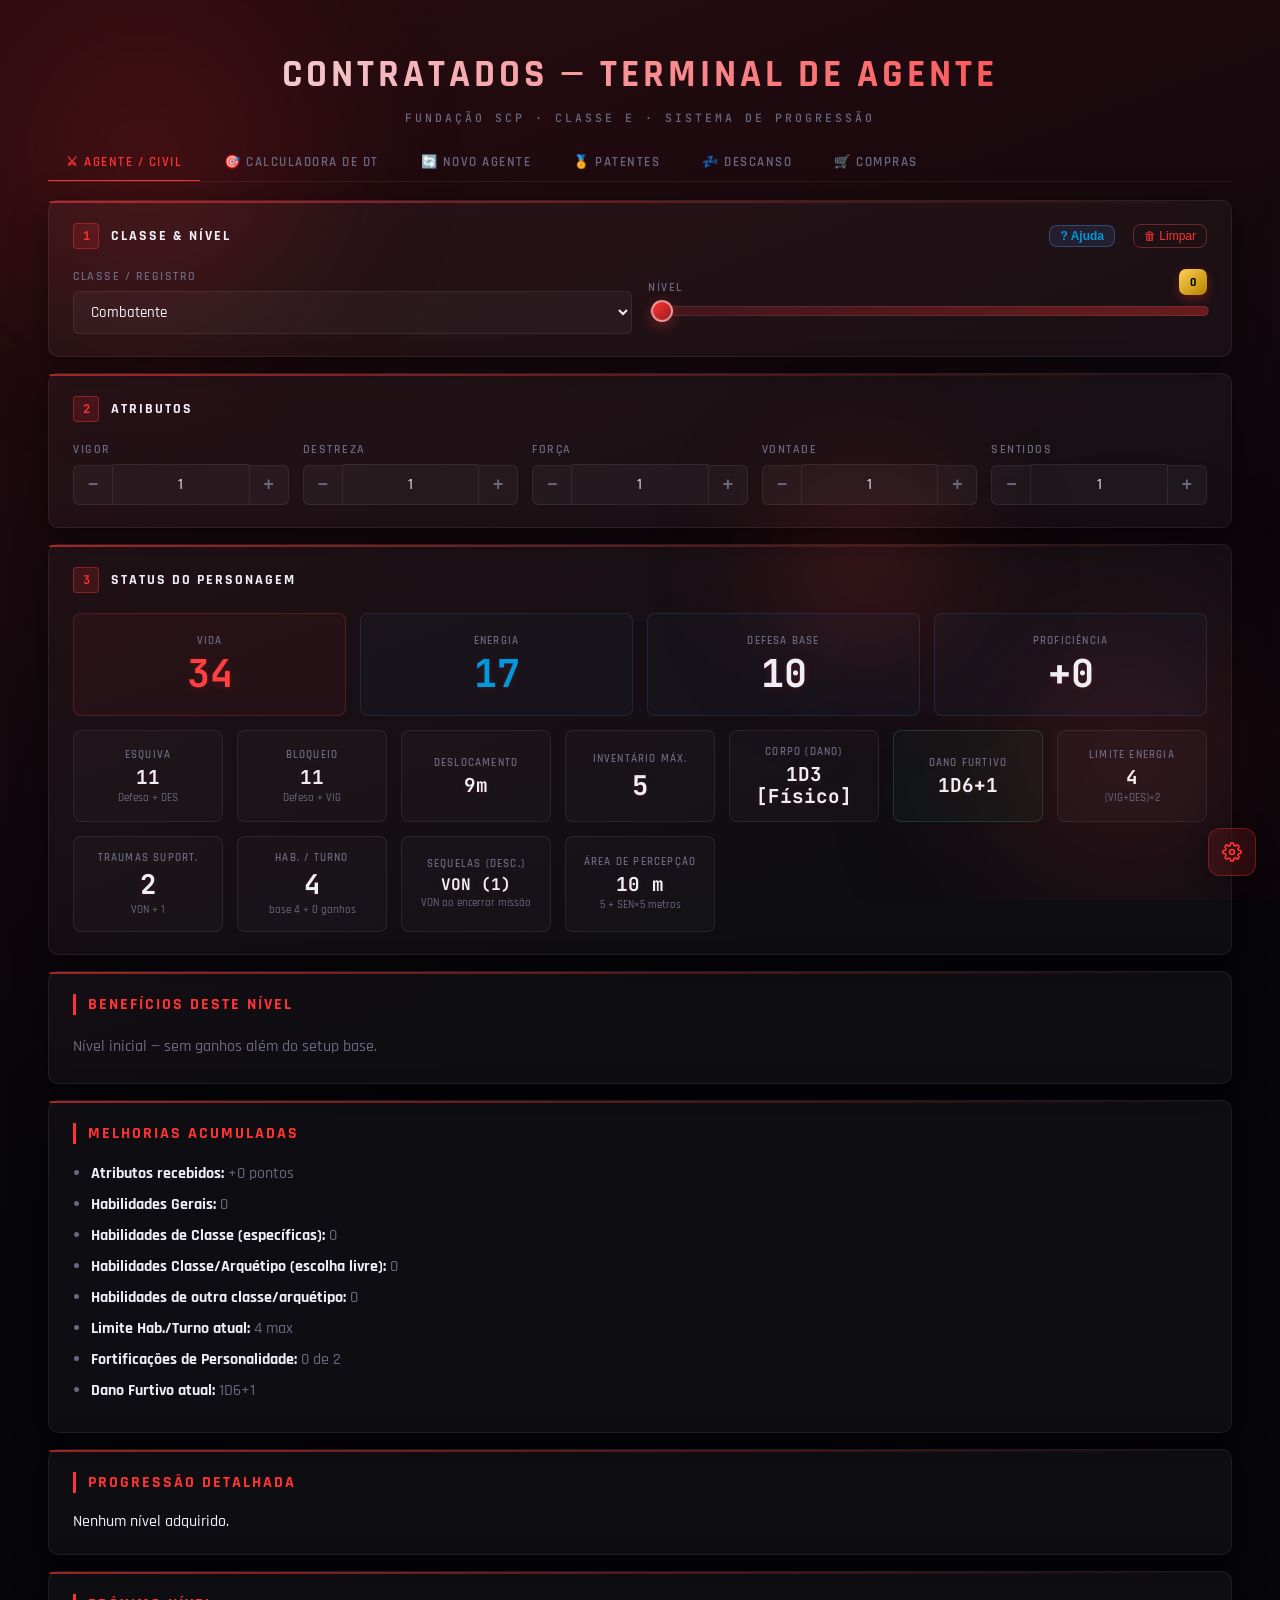
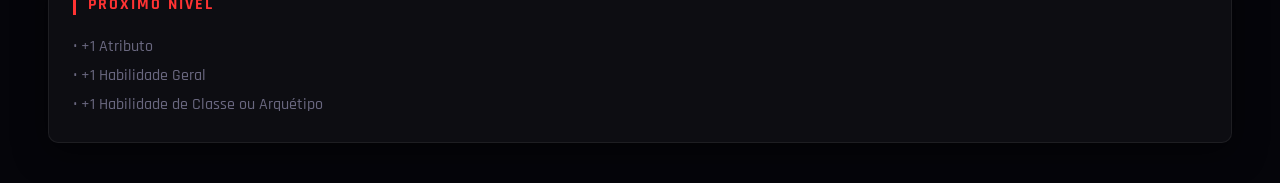
==== commit 05395231: "feat: UI polish — cores semânticas, defesa, melhorias acumuladas e scrollbars - Vida sempre vermelho" ====
--- a/src/index.html
+++ b/src/index.html
@@ -13,8 +13,8 @@
     <script>
     (function(){
         var s = JSON.parse(localStorage.getItem('ct-theme-v2')||'null')||{accent:'vermelho',base:'preto',glass:true,liquid:true};
-        var AH={vermelho:'#ff3333',azul:'#0099dd',verde:'#00e87a',roxo:'#c084fc',laranja:'#ff8c00',amarelo:'#ffd166',ciano:'#00e5ff',branco:'#ffffff'};
-        var AR={vermelho:'255,51,51',azul:'0,153,221',verde:'0,232,122',roxo:'192,132,252',laranja:'255,140,0',amarelo:'255,209,102',ciano:'0,229,255',branco:'255,255,255'};
+        var AH={vermelho:'#ff3333',azul:'#0099dd',verde:'#00e87a',roxo:'#c084fc',rosa:'#d61586',laranja:'#ff8c00',amarelo:'#ffd166',ciano:'#00e5ff',branco:'#ffffff'};
+        var AR={vermelho:'255,51,51',azul:'0,153,221',verde:'0,232,122',roxo:'192,132,252',rosa:'214, 21, 134',laranja:'255,140,0',amarelo:'255,209,102',ciano:'0,229,255',branco:'255,255,255'};
         var BB={preto:'#05050a',cinza:'#0c0e18',ardosia:'#141a2e',branco:'#f0f2f8'};
         var r=document.documentElement;
         r.style.setProperty('--accent',AH[s.accent]||'#ff3333');
@@ -150,11 +150,11 @@
 
                 <!-- Stats primários em destaque -->
                 <div class="grid-stats-hero">
-                    <div class="stat-box highlight stat-hero">
+                    <div class="stat-box red stat-hero">
                         <div class="stat-label">Vida</div>
-                        <div id="vida" class="stat"></div>
-                    </div>
-                    <div class="stat-box highlight stat-hero" style="border-color:rgba(82,153,255,.25);background:rgba(82,153,255,.06)">
+                        <div id="vida" class="stat" style="color:var(--health)"></div>
+                    </div>
+                    <div class="stat-box blue stat-hero">
                         <div class="stat-label">Energia</div>
                         <div id="energia" class="stat" style="color:var(--blue)"></div>
                     </div>
@@ -171,6 +171,16 @@
                 <!-- Stats secundários -->
                 <div class="grid-stats" style="margin-top:14px">
                     <div class="stat-box">
+                        <div class="stat-label">Esquiva</div>
+                        <div id="esquiva" class="stat stat-sm"></div>
+                        <div class="stat-sub">Defesa + DES</div>
+                    </div>
+                    <div class="stat-box">
+                        <div class="stat-label">Bloqueio</div>
+                        <div id="bloqueio" class="stat stat-sm"></div>
+                        <div class="stat-sub">Defesa + VIG</div>
+                    </div>
+                    <div class="stat-box">
                         <div class="stat-label">Deslocamento</div>
                         <div id="deslocamento" class="stat stat-sm"></div>
                     </div>
@@ -220,7 +230,7 @@
             </div>
 
             <div class="card">
-                <h2>Habilidades Acumuladas</h2>
+                <h2>Melhorias Acumuladas</h2>
                 <div id="acumulados"></div>
             </div>
 
@@ -463,7 +473,9 @@
                 <div class="grid grid-2col">
                     <div>
                         <div class="stat-label" style="margin-bottom:8px">Recuperação de Vida</div>
-                        <div class="descanso-result" id="desc-vida-result">—</div>
+                        <div class="descanso-result" id="desc-vida-result"
+                            style="color:var(--health);background:rgba(var(--health-rgb),.05);border-color:rgba(var(--health-rgb),.15)">
+                            —</div>
                         <div class="dt-formula" id="desc-vida-formula">—</div>
                     </div>
                     <div>
@@ -500,7 +512,8 @@
                 <div class="grid grid-2col" id="desc-roll-container" style="display:none">
                     <div>
                         <div class="stat-label" style="margin-bottom:8px">Vida Recuperada</div>
-                        <div class="descanso-result" id="desc-roll-vida" style="font-size:2rem">—</div>
+                        <div class="descanso-result" id="desc-roll-vida"
+                            style="color:var(--health);background:rgba(var(--health-rgb),.05);border-color:rgba(var(--health-rgb),.15);font-size:2rem">—</div>
                         <div class="dt-formula" id="desc-roll-vida-breakdown">—</div>
                     </div>
                     <div>
@@ -724,10 +737,19 @@
                         <button class="swatch swatch-accent" data-accent="azul"     onclick="setAccent('azul')"     title="Azul"><span class="swatch-dot" style="background:#0099dd"></span><span class="swatch-name">Azul</span></button>
                         <button class="swatch swatch-accent" data-accent="verde"    onclick="setAccent('verde')"    title="Verde"><span class="swatch-dot" style="background:#00e87a"></span><span class="swatch-name">Verde</span></button>
                         <button class="swatch swatch-accent" data-accent="roxo"     onclick="setAccent('roxo')"     title="Roxo"><span class="swatch-dot" style="background:#c084fc"></span><span class="swatch-name">Roxo</span></button>
+                        <button class="swatch swatch-accent" data-accent="rosa"     onclick="setAccent('rosa')"     title="Rosa"><span class="swatch-dot" style="background:#d61586"></span><span class="swatch-name">Rosa</span></button>
                         <button class="swatch swatch-accent" data-accent="laranja"  onclick="setAccent('laranja')"  title="Laranja"><span class="swatch-dot" style="background:#ff8c00"></span><span class="swatch-name">Laranja</span></button>
                         <button class="swatch swatch-accent" data-accent="amarelo"  onclick="setAccent('amarelo')"  title="Amarelo"><span class="swatch-dot" style="background:#ffd166"></span><span class="swatch-name">Amarelo</span></button>
                         <button class="swatch swatch-accent" data-accent="ciano"    onclick="setAccent('ciano')"    title="Ciano"><span class="swatch-dot" style="background:#00e5ff"></span><span class="swatch-name">Ciano</span></button>
                         <button class="swatch swatch-accent" data-accent="branco"   onclick="setAccent('branco')"   title="Branco"><span class="swatch-dot" style="background:#ffffff;border:1px solid rgba(255,255,255,.3)"></span><span class="swatch-name">Branco</span></button>
+                        <button class="swatch swatch-accent" data-accent="preto"    onclick="setAccent('preto')"    title="Preto"><span class="swatch-dot" style="background:#111111;border:1px solid rgba(255,255,255,.2)"></span><span class="swatch-name">Preto</span></button>
+                        <button class="swatch swatch-accent" data-accent="dourado"  onclick="setAccent('dourado')"  title="Dourado"><span class="swatch-dot" style="background:#f0b429"></span><span class="swatch-name">Dourado</span></button>
+                        <button class="swatch swatch-accent" data-accent="coral"    onclick="setAccent('coral')"    title="Coral"><span class="swatch-dot" style="background:#ff6b6b"></span><span class="swatch-name">Coral</span></button>
+                        <button class="swatch swatch-accent" data-accent="turquesa" onclick="setAccent('turquesa')" title="Turquesa"><span class="swatch-dot" style="background:#00c4b8"></span><span class="swatch-name">Turquesa</span></button>
+                    </div>
+                    <div class="swatch-custom-wrap">
+                        <label class="swatch-custom-label" for="accent-custom-picker">Personalizado</label>
+                        <input type="color" id="accent-custom-picker" class="color-picker-input" value="#ff3333" oninput="setCustomAccent(this.value)" title="Escolher cor personalizada">
                     </div>
                 </div>
 
@@ -737,7 +759,13 @@
                         <button class="swatch swatch-base active" data-base="preto"    onclick="setBase('preto')"    title="Preto"><span class="swatch-dot" style="background:#05050a;border:1px solid rgba(255,255,255,.15)"></span><span class="swatch-name">Preto</span></button>
                         <button class="swatch swatch-base" data-base="cinza"    onclick="setBase('cinza')"    title="Cinza Escuro"><span class="swatch-dot" style="background:#0c0e18;border:1px solid rgba(255,255,255,.15)"></span><span class="swatch-name">Cinza</span></button>
                         <button class="swatch swatch-base" data-base="ardosia"  onclick="setBase('ardosia')"  title="Ardósia"><span class="swatch-dot" style="background:#141a2e;border:1px solid rgba(255,255,255,.15)"></span><span class="swatch-name">Ardósia</span></button>
+                        <button class="swatch swatch-base" data-base="marinho"  onclick="setBase('marinho')"  title="Marinho"><span class="swatch-dot" style="background:#090e1a;border:1px solid rgba(255,255,255,.15)"></span><span class="swatch-name">Marinho</span></button>
+                        <button class="swatch swatch-base" data-base="cafe"     onclick="setBase('cafe')"     title="Café"><span class="swatch-dot" style="background:#100c07;border:1px solid rgba(255,255,255,.15)"></span><span class="swatch-name">Café</span></button>
                         <button class="swatch swatch-base" data-base="branco"   onclick="setBase('branco')"   title="Branco"><span class="swatch-dot" style="background:#f0f2f8;border:1px solid rgba(0,0,0,.15)"></span><span class="swatch-name">Branco</span></button>
+                    </div>
+                    <div class="swatch-custom-wrap">
+                        <label class="swatch-custom-label" for="base-custom-picker">Personalizado</label>
+                        <input type="color" id="base-custom-picker" class="color-picker-input" value="#05050a" oninput="setCustomBase(this.value)" title="Escolher cor de fundo personalizada">
                     </div>
                 </div>
 
--- a/src/styles.css
+++ b/src/styles.css
@@ -14,6 +14,8 @@
     --txt2: #6a6880;
     --accent-g: linear-gradient(135deg, var(--accent) 0%, color-mix(in srgb, var(--accent) 60%, black 40%) 100%);
     --glow: 0 8px 32px rgba(0,0,0,0.5);
+    --health: #ff4040;
+    --health-rgb: 255, 64, 64;
     --green: #00e87a;
     --blue: #0099dd;
     --yellow: #ffd166;
@@ -39,6 +41,8 @@
     --select-bg: #f0f2f8;
     --select-opt-bg: #ffffff;
     --card-bg: rgba(0,0,0,0.04);
+    --health: #cc1111;
+    --health-rgb: 204, 17, 17;
     --green: #008844;
     --blue: #0066aa;
     --yellow: #885500;
@@ -51,13 +55,40 @@
 .no-glass .patente-box {
     backdrop-filter: none !important;
     -webkit-backdrop-filter: none !important;
-    background: var(--glass-solid) !important;
+}
+.no-glass .card {
+    background: var(--modal-bg) !important;
+}
+.no-glass .stat-box,
+.no-glass .info-box,
+.no-glass .patente-box {
+    background: var(--modal-bg2) !important;
 }
 
 *,
 *::before,
 *::after {
-    box-sizing: border-box
+    box-sizing: border-box;
+    scrollbar-width: thin;
+    scrollbar-color: rgba(var(--accent-rgb), .22) transparent;
+}
+
+*::-webkit-scrollbar {
+    width: 5px;
+    height: 5px;
+}
+
+*::-webkit-scrollbar-track {
+    background: transparent;
+}
+
+*::-webkit-scrollbar-thumb {
+    background: rgba(var(--accent-rgb), .22);
+    border-radius: 99px;
+}
+
+*::-webkit-scrollbar-thumb:hover {
+    background: rgba(var(--accent-rgb), .45);
 }
 
 body {
@@ -467,6 +498,11 @@
     background: rgba(82, 153, 255, .03)
 }
 
+.stat-box.red {
+    border-color: rgba(var(--health-rgb), .22);
+    background: rgba(var(--health-rgb), .05)
+}
+
 .stat-label {
     font-size: .68rem;
     color: var(--txt2);
@@ -565,12 +601,21 @@
     color: #000
 }
 
+.hist-cols {
+    display: grid;
+    grid-template-columns: 1fr 1fr;
+    gap: 10px;
+}
+
+@media (max-width: 768px) {
+    .hist-cols { grid-template-columns: 1fr; }
+}
+
 .hist-item {
     background: rgba(255, 255, 255, .01);
     border: 1px solid rgba(255, 255, 255, .03);
     border-radius: 10px;
     padding: 14px;
-    margin-bottom: 10px
 }
 
 .hist-item ul {
@@ -1593,21 +1638,6 @@
     font-size: .8rem;
     padding: 10px;
     resize: vertical;
-    scrollbar-width: thin;
-    scrollbar-color: rgba(255,255,255,.15) transparent;
-}
-.cmp-modal-card textarea::-webkit-scrollbar {
-    width: 4px;
-}
-.cmp-modal-card textarea::-webkit-scrollbar-track {
-    background: transparent;
-}
-.cmp-modal-card textarea::-webkit-scrollbar-thumb {
-    background: rgba(255,255,255,.15);
-    border-radius: 4px;
-}
-.cmp-modal-card textarea::-webkit-scrollbar-thumb:hover {
-    background: rgba(255,255,255,.28);
 }
 .cmp-modal-actions {
     display: flex;
@@ -1791,6 +1821,50 @@
 .swatch.active .swatch-name {
     color: var(--accent);
 }
+.swatch.swatch-locked {
+    opacity: 0.2;
+    pointer-events: none;
+    cursor: not-allowed;
+    filter: grayscale(0.4);
+}
+
+.swatch-custom-wrap {
+    display: flex;
+    align-items: center;
+    gap: 10px;
+    margin-top: 10px;
+}
+.swatch-custom-label {
+    font-family: 'Rajdhani', sans-serif;
+    font-size: .65rem;
+    font-weight: 600;
+    letter-spacing: .8px;
+    text-transform: uppercase;
+    color: var(--txt2);
+}
+.color-picker-input {
+    width: 40px;
+    height: 30px;
+    padding: 2px;
+    border: 1px solid var(--border);
+    border-radius: 8px;
+    background: var(--card-bg);
+    cursor: pointer;
+    -webkit-appearance: none;
+    appearance: none;
+    transition: border-color .15s, box-shadow .15s;
+}
+.color-picker-input:hover {
+    border-color: rgba(var(--accent-rgb), .4);
+}
+.color-picker-input:focus {
+    outline: none;
+    border-color: var(--accent);
+    box-shadow: 0 0 0 2px rgba(var(--accent-rgb), .2);
+}
+.color-picker-input::-webkit-color-swatch-wrapper { padding: 0; border-radius: 6px; }
+.color-picker-input::-webkit-color-swatch { border: none; border-radius: 6px; }
+.color-picker-input::-moz-color-swatch { border: none; border-radius: 6px; }
 
 .settings-toggle-row {
     display: flex;
